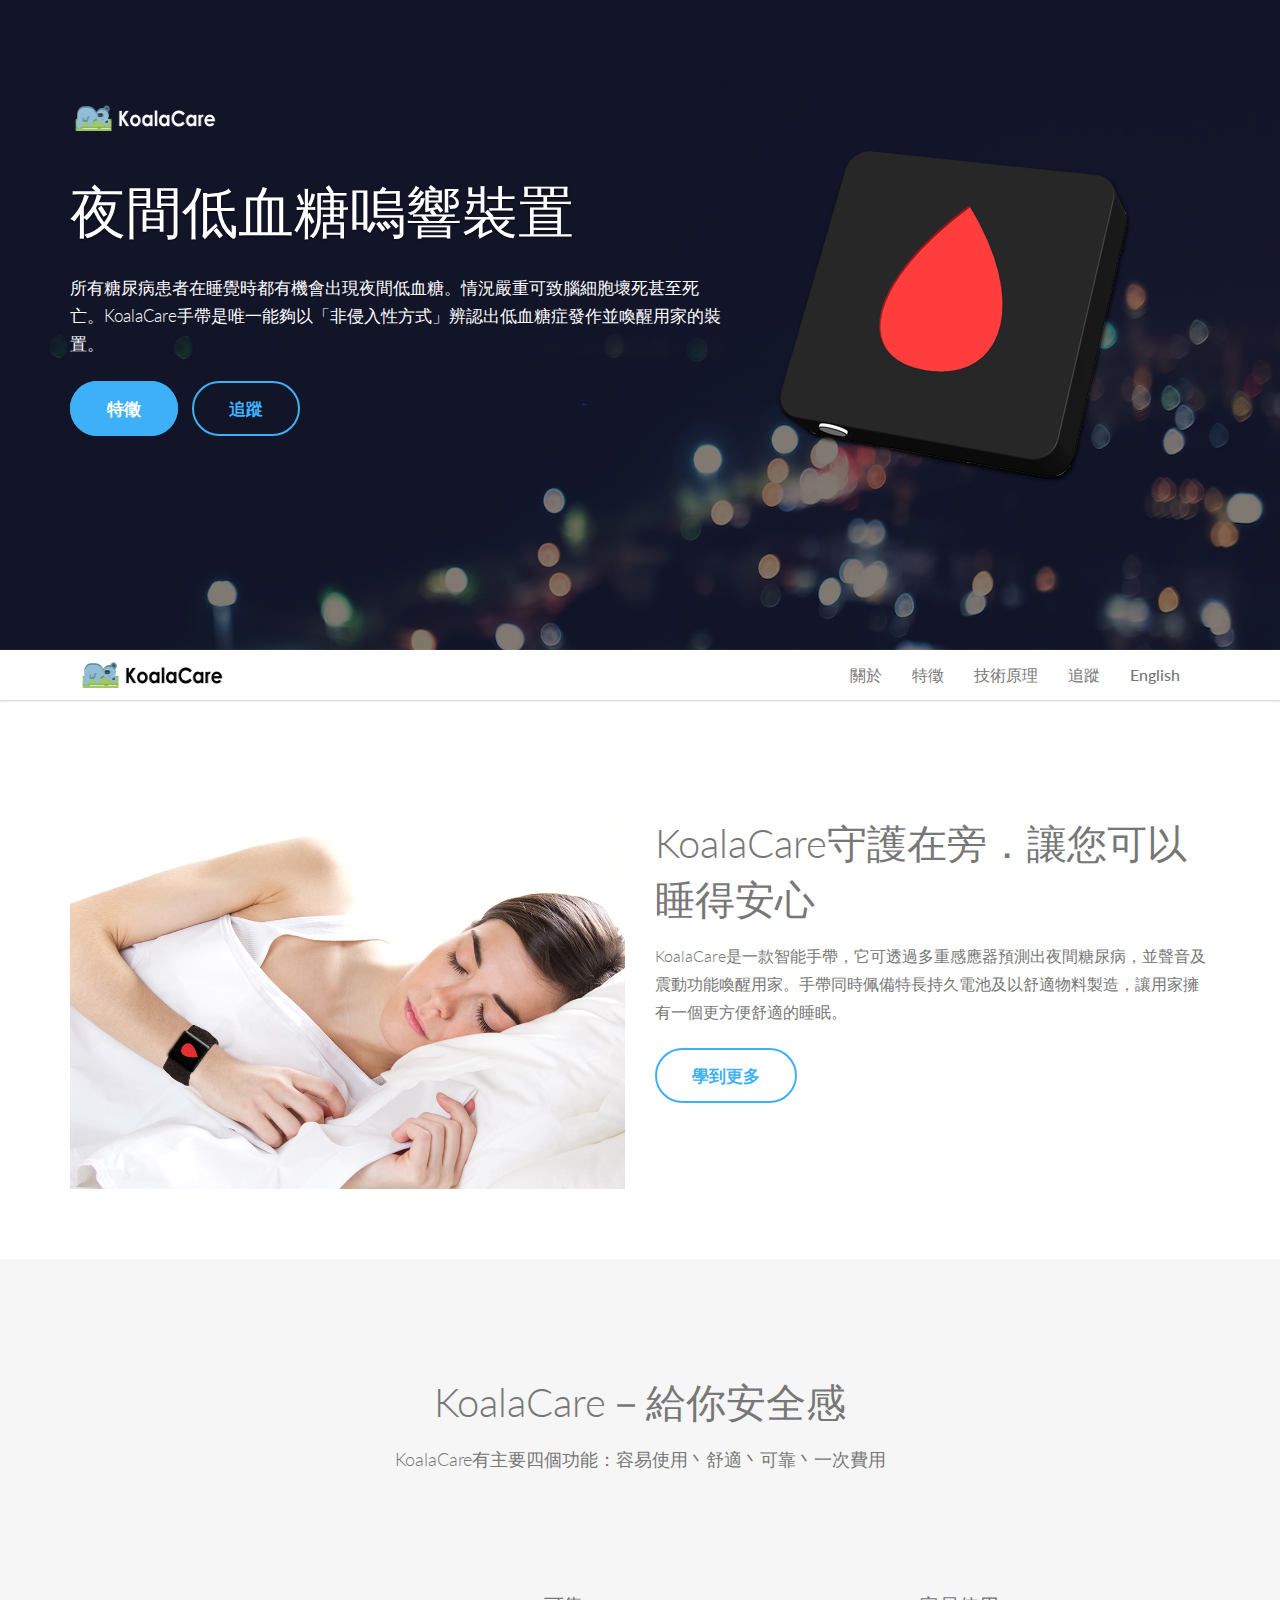
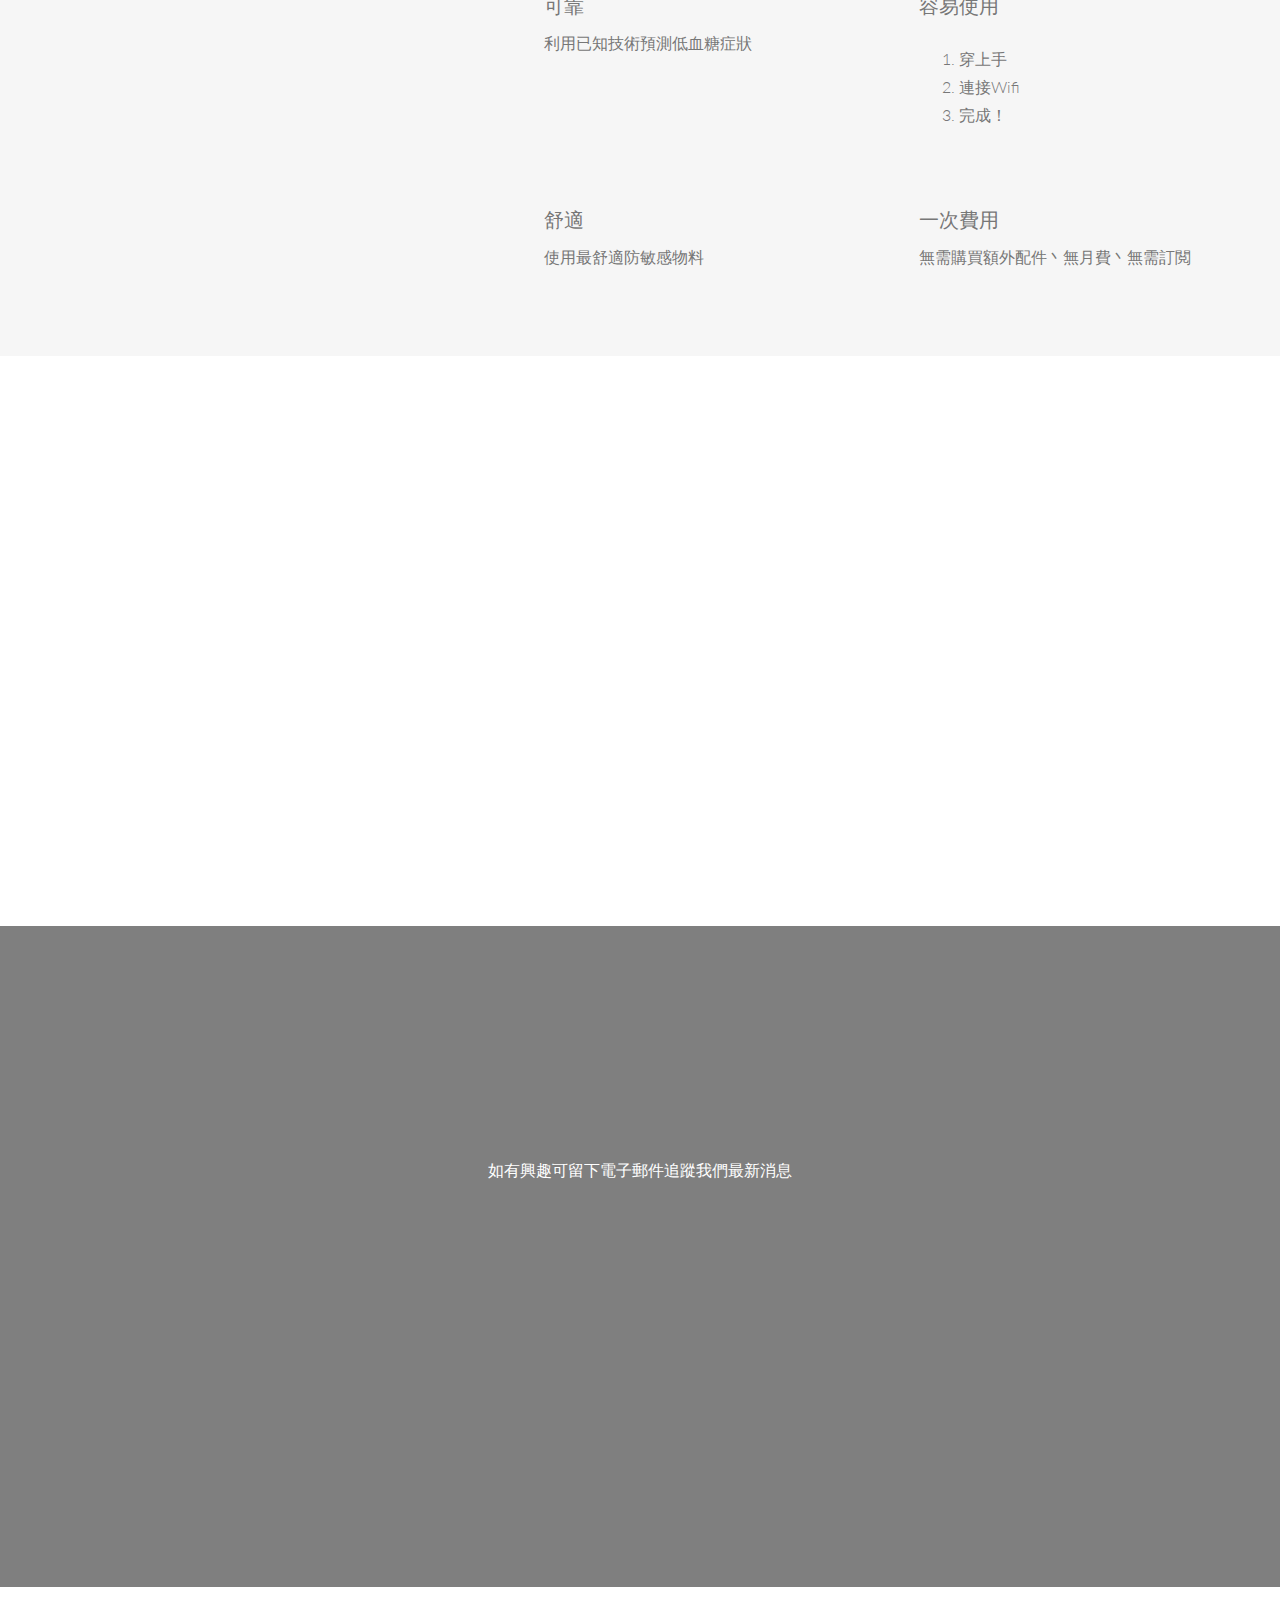
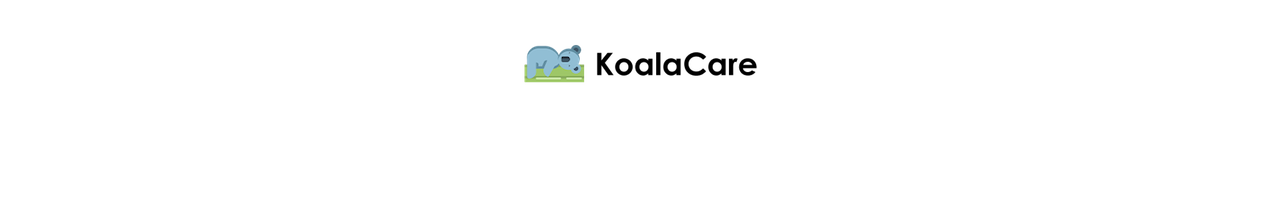
==== cn.html @ 5498463d "Add second pixel" ====
<!DOCTYPE html>
<html>
    <head>

        <!-- /.website title -->
        <title>KoalaCare | Wearable that detects night hypoglycemia</title>
        <meta name="viewport" content="width=device-width, initial-scale=1, maximum-scale=1, user-scalable=no">
        <meta http-equiv="Content-Type" content="text/html; charset=utf-8">
        <meta name="description" content="Wearable to detect nocturnal hypoglycemia">
        <meta name="keywords" content="Koalacare, diabetes, nocturnal, hypoglycemia">
        <meta name="author" content="Shivang Gupta">

        <!-- CSS Files -->
        <link href="css/bootstrap.min.css" rel="stylesheet" media="screen">
        <link href="css/font-awesome.min.css" rel="stylesheet">
        <link href="fonts/icon-7-stroke/css/pe-icon-7-stroke.css" rel="stylesheet">
        <link href="css/animate.css" rel="stylesheet" media="screen">
        <link href="css/owl.theme.css" rel="stylesheet">
        <link href="css/owl.carousel.css" rel="stylesheet">

        <!-- Colors -->
        <link href="css/css-app.css" rel="stylesheet" media="screen">
        <!-- <link href="css/css-app-green.css" rel="stylesheet" media="screen"> -->
        <!-- <link href="css/css-app-purple.css" rel="stylesheet" media="screen"> -->
        <!-- <link href="css/css-app-red.css" rel="stylesheet" media="screen"> -->
        <!-- <link href="css/css-app-orange.css" rel="stylesheet" media="screen"> -->
        <!-- <link href="css/css-app-yellow.css" rel="stylesheet" media="screen"> -->

        <!-- Google Fonts -->
        <link rel="stylesheet" href="https://fonts.googleapis.com/css?family=Lato:100,300,400,700,900,100italic,300italic,400italic,700italic,900italic" />

        <!-- Favicon -->
        <link rel="shortcut icon" href="/favicon.ico" type="image/x-icon">
        <link rel="icon" href="/favicon.ico" type="image/x-icon">

        <!-- Facebook Pixel Code -->
        <script>
        !function(f,b,e,v,n,t,s){if(f.fbq)return;n=f.fbq=function(){n.callMethod?
        n.callMethod.apply(n,arguments):n.queue.push(arguments)};if(!f._fbq)f._fbq=n;
        n.push=n;n.loaded=!0;n.version='2.0';n.queue=[];t=b.createElement(e);t.async=!0;
        t.src=v;s=b.getElementsByTagName(e)[0];s.parentNode.insertBefore(t,s)}(window,
        document,'script','https://connect.facebook.net/en_US/fbevents.js');
        fbq('init', '1870105369936877'); // Insert your pixel ID here.
        fbq('track', 'PageView');
        </script>
        <noscript><img height="1" width="1" style="display:none"
        src="https://www.facebook.com/tr?id=1870105369936877&ev=PageView&noscript=1"
        /></noscript>
        <!-- DO NOT MODIFY -->
        <!-- End Facebook Pixel Code -->
    </head>

    <body data-spy="scroll" data-target="#navbar-scroll">

        <!-- /.preloader -->
        <div id="preloader"></div>
        <div id="top"></div>

        <!-- /.parallax full screen background image -->
        <div class="fullscreen landing parallax" style="background-image:url('images/bg.jpg');" data-img-width="2000" data-img-height="1325" data-diff="100">

            <div class="overlay">
                <div class="container">
                    <div class="row">
                        <div class="col-md-7">

                            <!-- /.logo -->
                            <div class="logo wow fadeInDown"> <a href=""><img src="images/logo.png" alt="logo"></a></div>
                            <!-- /.main title -->
                            <h1 class="wow fadeInLeft">
                                夜間低血糖嗚響裝置
                            </h1>

                            <!-- /.header paragraph -->
                            <div class="landing-text wow fadeInLeft">
                                <p>所有糖尿病患者在睡覺時都有機會出現夜間低血糖。情況嚴重可致腦細胞壞死甚至死亡。KoalaCare手帶是唯一能夠以「非侵入性方式」辨認出低血糖症發作並喚醒用家的裝置。</p>
                            </div>				  

                            <!-- /.header button -->
                            <div class="head-btn wow fadeInLeft">
                                <a href="#feature" class="btn-primary">特徵</a>
                                <a href="#subscribe" class="btn-default" id="more-btn">追蹤</a>
                            </div>

                            <!-- /.phone option 
                            <div class="more wow fadeInLeft">
                                <p>Available for:
                                    <a href="#download" class="btn option"><i class="fa fa-apple"></i>iOS</a>
                                    <a href="#download" class="btn option"><i class="fa fa-android"></i>Android</a>
                                </p>
                            </div>		-->	  

                        </div> 

                        <!-- /.phone image -->
                        <div class="col-md-5">
                            <img src="images/mobile.png" alt="phone" class="header-phone img-responsive wow fadeInRight">
                        </div>
                    </div>
                </div> 
            </div> 
        </div>

        <!-- NAVIGATION -->
        <div id="menu" style="position:relative;">
            <nav class="navbar-wrapper navbar-default" role="navigation" style="z-index: 99999;">
                <div class="container" style="z-index: 99999;">
                    <div class="navbar-header">
                        <button type="button" class="navbar-toggle" data-toggle="collapse" data-target=".navbar-backyard">
                            <span class="sr-only">Toggle navigation</span>
                            <span class="icon-bar"></span>
                            <span class="icon-bar"></span>
                            <span class="icon-bar"></span>
                        </button>
                        <a class="navbar-brand site-name" href="#top"><img src="images/logo2.png" alt="logo"></a>
                        
                    </div>

                    <div id="navbar-scroll" class="collapse navbar-collapse navbar-backyard navbar-right">
                        <ul class="nav navbar-nav">
                            <li><a href="#intro">關於</a></li>
                            <li><a href="#feature">特徵</a></li>
                            <li><a href="#feature-2">技術原理</a></li>
                            <li><a href="#subscribe">追蹤</a></li>
                            <li><a href="index.html">English</a></li>
                        </ul>
                    </div>
                </div>
            </nav>
        </div>

        <!-- /.intro section -->
        <div id="intro">
            <div class="container">
                <div class="row">
                    <!-- /.intro image -->
                    <div class="col-md-6 intro-pic wow slideInLeft">
                        <img src="images/intro-image.jpg" alt="image" class="img-responsive">
                    </div>	

                    <!-- /.intro content -->
                    <div class="col-md-6 wow slideInRight">
                        <h2>KoalaCare守護在旁．讓您可以睡得安心</h2>
                        <p>KoalaCare是一款智能手帶，它可透過多重感應器預測出夜間糖尿病，並聲音及震動功能喚醒用家。手帶同時佩備特長持久電池及以舒適物料製造，讓用家擁有一個更方便舒適的睡眠。
                        </p>

                        <div class="btn-section"><a href="#feature" class="btn-default">學到更多</a></div>

                    </div>
                </div>			  
            </div>
        </div>

        <!-- /.feature section -->
        <div id="feature">
            <div class="container">
                <div class="row">
                    <div class="col-md-10 col-md-offset-1 col-sm-12 text-center feature-title">

                        <!-- /.feature title -->
                        <h2>KoalaCare－給你安全感</h2>
                        <p>KoalaCare有主要四個功能：容易使用丶舒適丶可靠丶一次費用</p>
                    </div>
                </div>
                <div class="row row-feat">
                    <div class="col-md-4 text-center">

                        <!-- /.feature image -->
                        <div class="feature-img">
                            <img src="images/feature-image.jpg" alt="image" class="img-responsive wow fadeInLeft">
                        </div>
                    </div>

                    <div class="col-md-8">

                        <!-- /.feature 1 -->
                        <div class="col-sm-6 feat-list">
                            <i class="fa fa-check-square-o  wow fadeInUp"></i>
                            <div class="inner">
                                <h4>可靠</h4>
                                <p>利用已知技術預測低血糖症狀
                                </p>
                            </div>
                        </div>

                        <!-- /.feature 2 -->
                        <div class="col-sm-6 feat-list">
                            <i class="fa fa-cloud-upload wow fadeInUp" data-wow-delay="0.2s"></i>
                            <div class="inner">
                                <h4>容易使用</h4>
                                <p><ol>
                                    <li>穿上手</li>
                                    <li>連接Wifi</li>
                                    <li>完成！</li>
                                </ol></p>
                            </div>
                        </div>

                        <!-- /.feature 3 -->
                        <div class="col-sm-6 feat-list">
                            <i class="fa fa-smile-o pe-va wow fadeInUp" data-wow-delay="0.4s"></i>
                            <div class="inner">
                                <h4>舒適</h4>
                                <p>使用最舒適防敏感物料</p>
                            </div>
                        </div>
                        

                        <!-- /.feature 4 -->
                        <div class="col-sm-6 feat-list">
                            <i class="fa fa-shopping-cart wow fadeInUp" data-wow-delay="0.6s"></i>
                            <div class="inner">
                                <h4>一次費用</h4>
                                <p>無需購買額外配件丶無月費丶無需訂閲</p>
                            </div>
                        </div>
                    </div>
                </div>
            </div>
        </div>

        <!-- /.feature 2 section -->
        <div id="feature-2">
            <div class="container">
                <div class="row">

                    <!-- /.feature content -->
                    <div class="col-md-6 wow fadeInLeft">
                        <h2><strong>技術原理</strong></h2><br/>
                        <div class="text-center">
                            <div class ="col-md-2 ">
                                <i class="fa fa-fire fa-3x wow fadeInUp" data-wow-delay="0.2s"></i>
                            </div>
                            <div class="col-md-1">
                                <i class="fa fa-plus fa-2x wow fadeInUp" data-wow-delay="0.2s"></i>
                            </div>
                            <div class ="col-md-2 ">
                                <i class="fa fa-heart fa-3x wow fadeInUp" data-wow-delay="0.2s"></i>
                            </div>
                            <div class="col-md-1">
                                <i class="fa fa-plus fa-2x wow fadeInUp" data-wow-delay="0.2s"></i>
                            </div>
                            <div class ="col-md-2 ">
                                <i class="fa fa-tint fa-3x wow fadeInUp" data-wow-delay="0.2s"></i>

                            </div>
                             <div class="col-md-1">
                                <i class="fa fa-arrow-right fa-2x wow fadeInUp" data-wow-delay="0.2s"></i>
                            </div>
                            <div class ="col-md-2 ">
                                <i class="fa fa-warning fa-3x wow fadeInUp" data-wow-delay="0.2s"></i>
                                <br/><br/>
                            </div>
                            <br/>
                        </div>
                        <br/>
                        <p>
                           <br/> 手帶利用多重感應器測量心跳速率丶體溫丶流汗。然後透過系統分析斷定低血糖症狀。若判斷有低血糖情況，手帶會啟動內置音效及震動功能喚醒用家補充足夠糖分，以避免做成不可逆轉的傷害。
                        </p>
                        <p>                           
                            我們團隊正在與執業合資格醫生合作提高命中率及確保<span class ="highlight">KoalaCare</span>合乎醫療標準。
                        </p>
                        
                        <!-- <div class="btn-section"><a href="#download" class="btn-default">Download Now</a></div> -->

                    </div>

                    <!-- /.feature image -->
                    <div class="col-md-6 feature-2-pic wow fadeInRight">
                        <img src="images/feature2-image.jpg" alt="image" class="img-responsive">
                    </div>				  
                </div>			  

            </div>
        </div>

        <!-- /.screenshot section -->
<!--         <div id="screenshot">
            <div class="container">
                <div class="text-center">
                    <h2 class="wow fadeInLeft">SCREENSHOTS</h2>
                    <div class="title-line wow fadeInRight"></div>
                </div>
                <div class="row screenshots">

                    <div id="screenshots" class="owl-carousel">

                        
                        <div class="screen wow fadeInUp">
                            <a href="images/screenshot.jpg" data-toggle="lightbox"><img src="images/screenshot1.jpg" alt="Screenshot"></a>
                        </div>

                        <div class="screen wow fadeInUp" data-wow-delay="0.1s">
                            <a href="images/screenshot.jpg" data-toggle="lightbox"><img src="images/screenshot2.jpg" alt="Screenshot"></a>
                        </div>

                        <div class="screen wow fadeInUp" data-wow-delay="0.2s">
                            <a href="images/screenshot.jpg" data-toggle="lightbox"><img src="images/screenshot3.jpg" alt="Screenshot"></a>
                        </div>

                        <div class="screen wow fadeInUp" data-wow-delay="0.3s">
                            <a href="images/screenshot.jpg" data-toggle="lightbox"><img src="images/screenshot4.jpg" alt="Screenshot"></a>
                        </div>

                        <div class="screen wow fadeInUp" data-wow-delay="0.4s">
                            <a href="images/screenshot.jpg" data-toggle="lightbox"><img src="images/screenshot1.jpg" alt="Screenshot"></a>
                        </div>

                        <div class="screen wow fadeInUp" data-wow-delay="0.5s">
                            <a href="images/screenshot.jpg" data-toggle="lightbox"><img src="images/screenshot2.jpg" alt="Screenshot"></a>
                        </div>			

                        <div class="screen wow fadeInUp" data-wow-delay="0.6s">
                            <a href="images/screenshot.jpg" data-toggle="lightbox"><img src="images/screenshot3.jpg" alt="Screenshot"></a>
                        </div>

                        <div class="screen wow fadeInUp" data-wow-delay="0.7s">
                            <a href="images/screenshot.jpg" data-toggle="lightbox"><img src="images/screenshot4.jpg" alt="Screenshot"></a>
                        </div>
                    </div>
                </div>
            </div>
        </div> -->

         <!-- /.subscribe section -->
        <div id="subscribe">
            <div class="subscribe fullscreen parallax" style="background-image:url('images/bg.jpg');" data-img-width="1920" data-img-height="1281" data-diff="100">
                <div class="overlay">
                    <div class="container">

                        <!-- /.mail icon -->
                        <div class="col-md-4 col-md-offset-4 text-center">
                            <i class="pe-7s-mail pe-va letter wow fadeInUp"></i>
                        </div>
                        <div class="col-md-8 col-md-offset-2 text-center">
                            <p>如有興趣可留下電子郵件追蹤我們最新消息</p>

                            <!-- /.subscribe form -->
                            <div class="subscribe-form wow fadeInUp">
                                <form class="news-letter mailchimp" action="https://github.us15.list-manage.com/subscribe/post" role="form" method="POST">
                                    <input type="hidden" name="u" value="f20eaf1b49f80464d2be01981">
                                    <input type="hidden" name="id" value="df3f71e5dd">
                                    <input class="form-control" type="email" name="MERGE0" placeholder="電子郵件" required="">
                                    <button type="submit" class="subscribe-btn btn" id="sub-button">追蹤</button>
                                </form>
                                <p style="font-weight:bolder;">**我們跟你一樣討厭垃圾郵件，所以我們答應不會亂發郵件。</p>
                            </div>   
                            

                        </div>

                    </div>  
                </div>
            </div>
        </div>

        <!-- /.client section -->
        <!-- <div id="client"> 
            <div class="container">
                <div class="row">
                    <div class="col-sm-12 text-center">
                        <img alt="client" src="images/client1.png" class="wow fadeInUp">
                        <img alt="client" src="images/client2.png" class="wow fadeInUp" data-wow-delay="0.2s">
                        <img alt="client" src="images/client3.png" class="wow fadeInUp" data-wow-delay="0.4s">
                        <img alt="client" src="images/client4.png" class="wow fadeInUp" data-wow-delay="0.6s">
                    </div>
                </div>
            </div>	
        </div> -->

        <!-- /.testimonial section -->
        <!-- <div id="testi">
            <div class="container">
                <div class="text-center">
                    <h2 class="wow fadeInLeft">TESTIMONIALS</h2>
                    <div class="title-line wow fadeInRight"></div>
                </div>
                <div class="row">
                    <div class="col-sm-10 col-sm-offset-1">	
                        <div id="owl-testi" class="owl-carousel owl-theme wow fadeInUp"> -->

                            <!-- /.testimonial 1 -->
                            <!-- <div class="testi-item">
                                <div class="client-pic text-center"> -->

                                    <!-- /.client photo -->
                                   <!--  <img src="images/testi1.jpg" alt="client">
                                </div>
                                <div class="box"> -->

                                    <!-- /.testimonial content -->
                                    <!-- <p class="message text-center">"We are very happy and satisfied with Backyard service. Our account manager is efficient and very knowledgeable. It was able to create a vast fan base within very short period of time. We would highly recommend Backyard App to anyone."</p>
                                </div>
                                <div class="client-info text-center">

                                    
                                    Jennifer Lopez, <span class="company">Microsoft</span>	
                                </div>
                            </div>	 -->	

                           		

               <!--          </div>
                    </div>	
                </div>	
            </div>
        </div>  -->

        <!-- /.download section -->
       <!--  <div id="download">
            <div class="action fullscreen parallax" style="background-image:url('images/bg.jpg');" data-img-width="2000" data-img-height="1334" data-diff="100">
                <div class="overlay">
                    <div class="container">
                        <div class="row">
                            <div class="col-md-8 col-md-offset-2 col-sm-12 text-center">
                                <h2 class="wow fadeInLeft">Would like to know more?</h2>
                                <p class="download-text wow fadeInRight">We'll research the market, identify the right target audience, analyze competitors and avoid users churn to increase retention. Download now for free and join with thousands happy clients.</p>

                               
                                <ul class="download-store">
                                    <li class="appstorebutton iphone wow fadeInUp">
                                        <a href="#"><i class="fa fa-apple"></i><p><small>Available on the</small></br>App Store</p></a>
                                    </li>
                                    <li class="appstorebutton android wow fadeInUp" data-wow-delay="0.2s">
                                        <a href="#"><i class="fa fa-android"></i><p><small>Available on the</small></br>Play Store</p></a>
                                    </li>	
                                </ul>
                            </div>					
                        </div>
                    </div>
                </div>
            </div>
        </div> -->

        <!-- /.footer -->
        <footer id="footer">
            <div class="container">
                <div class="col-sm-4 col-sm-offset-4">
                    <!-- /.social links 
                    <div class="social text-center">
                        <ul>
                            <li><a class="wow fadeInUp" href="https://twitter.com/"><i class="fa fa-twitter"></i></a></li>
                            <li><a class="wow fadeInUp" href="https://www.facebook.com/" data-wow-delay="0.2s"><i class="fa fa-facebook"></i></a></li>
                            <li><a class="wow fadeInUp" href="https://plus.google.com/" data-wow-delay="0.4s"><i class="fa fa-google-plus"></i></a></li>
                            <li><a class="wow fadeInUp" href="https://instagram.com/" data-wow-delay="0.6s"><i class="fa fa-instagram"></i></a></li>
                        </ul>
                    </div>	-->
                    <center><img src="images/logo3.png" alt="logo"><br/></center>
                    <div class="text-center wow fadeInUp" style="font-size: 14px;">Copyright &#9400; KoalaCare 2017 <br> 模板由  <a href="http://bootstrapthemes.co/" target="_blank">BootstrapThemes</a> <!-- <br/>Icons by <a href="http://www.flaticon.com">Freepik at Flaticon</a></div> -->
                    <a href="#" class="scrollToTop"><i class="pe-7s-up-arrow pe-va"></i></a>
                </div>	
            </div>	
        </footer>

        <!-- /.javascript files -->
        <script src="js/jquery.js"></script>
        <script src="js/bootstrap.min.js"></script>
        <script src="js/custom.js"></script>
        <script src="js/jquery.sticky.js"></script>
        <script src="js/wow.min.js"></script>
        <script src="js/owl.carousel.min.js"></script>
        <script src="js/ekko-lightbox-min.js"></script>
        <script type="text/javascript">
            $( document ).delegate( '*[data-toggle="lightbox"]', 'click', function ( event ) {
                event.preventDefault();
                $( this ).ekkoLightbox();
            } );
        </script>
        <script>
            new WOW().init();
        </script>

        <!-- Facebook Pixel Code -->
        <script type="text/javascript">
            $( '#sub-button' ).one("click", function() {
                fbq('track', 'Lead');
            });
        </script>
        <script type="text/javascript">
            $( '#more-btn' ).one("click", function() {
                fbq('track', 'AddToWishlist');
            });
        </script>
    </body>
</html>
---- fonts/icon-7-stroke/css/pe-icon-7-stroke.css ----
@font-face {
	font-family: 'Pe-icon-7-stroke';
	src:url('../fonts/Pe-icon-7-stroke.eot?-2irksn');
	src:url('../fonts/Pe-icon-7-stroke.eot?#iefix-2irksn') format('embedded-opentype'),
		url('../fonts/Pe-icon-7-stroke.woff?-2irksn') format('woff'),
		url('../fonts/Pe-icon-7-stroke.ttf?-2irksn') format('truetype'),
		url('../fonts/Pe-icon-7-stroke.svg?-2irksn#Pe-icon-7-stroke') format('svg');
	font-weight: normal;
	font-style: normal;
}

[class^="pe-7s-"], [class*=" pe-7s-"] {
	display: inline-block;
	font-family: 'Pe-icon-7-stroke';
	speak: none;
	font-style: normal;
	font-weight: normal;
	font-variant: normal;
	text-transform: none;
	line-height: 1;

	/* Better Font Rendering =========== */
	-webkit-font-smoothing: antialiased;
	-moz-osx-font-smoothing: grayscale;
}

.pe-7s-cloud-upload:before {
	content: "\e68a";
}
.pe-7s-cash:before {
	content: "\e68c";
}
.pe-7s-close:before {
	content: "\e680";
}
.pe-7s-bluetooth:before {
	content: "\e68d";
}
.pe-7s-cloud-download:before {
	content: "\e68b";
}
.pe-7s-way:before {
	content: "\e68e";
}
.pe-7s-close-circle:before {
	content: "\e681";
}
.pe-7s-id:before {
	content: "\e68f";
}
.pe-7s-angle-up:before {
	content: "\e682";
}
.pe-7s-wristwatch:before {
	content: "\e690";
}
.pe-7s-angle-up-circle:before {
	content: "\e683";
}
.pe-7s-world:before {
	content: "\e691";
}
.pe-7s-angle-right:before {
	content: "\e684";
}
.pe-7s-volume:before {
	content: "\e692";
}
.pe-7s-angle-right-circle:before {
	content: "\e685";
}
.pe-7s-users:before {
	content: "\e693";
}
.pe-7s-angle-left:before {
	content: "\e686";
}
.pe-7s-user-female:before {
	content: "\e694";
}
.pe-7s-angle-left-circle:before {
	content: "\e687";
}
.pe-7s-up-arrow:before {
	content: "\e695";
}
.pe-7s-angle-down:before {
	content: "\e688";
}
.pe-7s-switch:before {
	content: "\e696";
}
.pe-7s-angle-down-circle:before {
	content: "\e689";
}
.pe-7s-scissors:before {
	content: "\e697";
}
.pe-7s-wallet:before {
	content: "\e600";
}
.pe-7s-safe:before {
	content: "\e698";
}
.pe-7s-volume2:before {
	content: "\e601";
}
.pe-7s-volume1:before {
	content: "\e602";
}
.pe-7s-voicemail:before {
	content: "\e603";
}
.pe-7s-video:before {
	content: "\e604";
}
.pe-7s-user:before {
	content: "\e605";
}
.pe-7s-upload:before {
	content: "\e606";
}
.pe-7s-unlock:before {
	content: "\e607";
}
.pe-7s-umbrella:before {
	content: "\e608";
}
.pe-7s-trash:before {
	content: "\e609";
}
.pe-7s-tools:before {
	content: "\e60a";
}
.pe-7s-timer:before {
	content: "\e60b";
}
.pe-7s-ticket:before {
	content: "\e60c";
}
.pe-7s-target:before {
	content: "\e60d";
}
.pe-7s-sun:before {
	content: "\e60e";
}
.pe-7s-study:before {
	content: "\e60f";
}
.pe-7s-stopwatch:before {
	content: "\e610";
}
.pe-7s-star:before {
	content: "\e611";
}
.pe-7s-speaker:before {
	content: "\e612";
}
.pe-7s-signal:before {
	content: "\e613";
}
.pe-7s-shuffle:before {
	content: "\e614";
}
.pe-7s-shopbag:before {
	content: "\e615";
}
.pe-7s-share:before {
	content: "\e616";
}
.pe-7s-server:before {
	content: "\e617";
}
.pe-7s-search:before {
	content: "\e618";
}
.pe-7s-film:before {
	content: "\e6a5";
}
.pe-7s-science:before {
	content: "\e619";
}
.pe-7s-disk:before {
	content: "\e6a6";
}
.pe-7s-ribbon:before {
	content: "\e61a";
}
.pe-7s-repeat:before {
	content: "\e61b";
}
.pe-7s-refresh:before {
	content: "\e61c";
}
.pe-7s-add-user:before {
	content: "\e6a9";
}
.pe-7s-refresh-cloud:before {
	content: "\e61d";
}
.pe-7s-paperclip:before {
	content: "\e69c";
}
.pe-7s-radio:before {
	content: "\e61e";
}
.pe-7s-note2:before {
	content: "\e69d";
}
.pe-7s-print:before {
	content: "\e61f";
}
.pe-7s-network:before {
	content: "\e69e";
}
.pe-7s-prev:before {
	content: "\e620";
}
.pe-7s-mute:before {
	content: "\e69f";
}
.pe-7s-power:before {
	content: "\e621";
}
.pe-7s-medal:before {
	content: "\e6a0";
}
.pe-7s-portfolio:before {
	content: "\e622";
}
.pe-7s-like2:before {
	content: "\e6a1";
}
.pe-7s-plus:before {
	content: "\e623";
}
.pe-7s-left-arrow:before {
	content: "\e6a2";
}
.pe-7s-play:before {
	content: "\e624";
}
.pe-7s-key:before {
	content: "\e6a3";
}
.pe-7s-plane:before {
	content: "\e625";
}
.pe-7s-joy:before {
	content: "\e6a4";
}
.pe-7s-photo-gallery:before {
	content: "\e626";
}
.pe-7s-pin:before {
	content: "\e69b";
}
.pe-7s-phone:before {
	content: "\e627";
}
.pe-7s-plug:before {
	content: "\e69a";
}
.pe-7s-pen:before {
	content: "\e628";
}
.pe-7s-right-arrow:before {
	content: "\e699";
}
.pe-7s-paper-plane:before {
	content: "\e629";
}
.pe-7s-delete-user:before {
	content: "\e6a7";
}
.pe-7s-paint:before {
	content: "\e62a";
}
.pe-7s-bottom-arrow:before {
	content: "\e6a8";
}
.pe-7s-notebook:before {
	content: "\e62b";
}
.pe-7s-note:before {
	content: "\e62c";
}
.pe-7s-next:before {
	content: "\e62d";
}
.pe-7s-news-paper:before {
	content: "\e62e";
}
.pe-7s-musiclist:before {
	content: "\e62f";
}
.pe-7s-music:before {
	content: "\e630";
}
.pe-7s-mouse:before {
	content: "\e631";
}
.pe-7s-more:before {
	content: "\e632";
}
.pe-7s-moon:before {
	content: "\e633";
}
.pe-7s-monitor:before {
	content: "\e634";
}
.pe-7s-micro:before {
	content: "\e635";
}
.pe-7s-menu:before {
	content: "\e636";
}
.pe-7s-map:before {
	content: "\e637";
}
.pe-7s-map-marker:before {
	content: "\e638";
}
.pe-7s-mail:before {
	content: "\e639";
}
.pe-7s-mail-open:before {
	content: "\e63a";
}
.pe-7s-mail-open-file:before {
	content: "\e63b";
}
.pe-7s-magnet:before {
	content: "\e63c";
}
.pe-7s-loop:before {
	content: "\e63d";
}
.pe-7s-look:before {
	content: "\e63e";
}
.pe-7s-lock:before {
	content: "\e63f";
}
.pe-7s-lintern:before {
	content: "\e640";
}
.pe-7s-link:before {
	content: "\e641";
}
.pe-7s-like:before {
	content: "\e642";
}
.pe-7s-light:before {
	content: "\e643";
}
.pe-7s-less:before {
	content: "\e644";
}
.pe-7s-keypad:before {
	content: "\e645";
}
.pe-7s-junk:before {
	content: "\e646";
}
.pe-7s-info:before {
	content: "\e647";
}
.pe-7s-home:before {
	content: "\e648";
}
.pe-7s-help2:before {
	content: "\e649";
}
.pe-7s-help1:before {
	content: "\e64a";
}
.pe-7s-graph3:before {
	content: "\e64b";
}
.pe-7s-graph2:before {
	content: "\e64c";
}
.pe-7s-graph1:before {
	content: "\e64d";
}
.pe-7s-graph:before {
	content: "\e64e";
}
.pe-7s-global:before {
	content: "\e64f";
}
.pe-7s-gleam:before {
	content: "\e650";
}
.pe-7s-glasses:before {
	content: "\e651";
}
.pe-7s-gift:before {
	content: "\e652";
}
.pe-7s-folder:before {
	content: "\e653";
}
.pe-7s-flag:before {
	content: "\e654";
}
.pe-7s-filter:before {
	content: "\e655";
}
.pe-7s-file:before {
	content: "\e656";
}
.pe-7s-expand1:before {
	content: "\e657";
}
.pe-7s-exapnd2:before {
	content: "\e658";
}
.pe-7s-edit:before {
	content: "\e659";
}
.pe-7s-drop:before {
	content: "\e65a";
}
.pe-7s-drawer:before {
	content: "\e65b";
}
.pe-7s-download:before {
	content: "\e65c";
}
.pe-7s-display2:before {
	content: "\e65d";
}
.pe-7s-display1:before {
	content: "\e65e";
}
.pe-7s-diskette:before {
	content: "\e65f";
}
.pe-7s-date:before {
	content: "\e660";
}
.pe-7s-cup:before {
	content: "\e661";
}
.pe-7s-culture:before {
	content: "\e662";
}
.pe-7s-crop:before {
	content: "\e663";
}
.pe-7s-credit:before {
	content: "\e664";
}
.pe-7s-copy-file:before {
	content: "\e665";
}
.pe-7s-config:before {
	content: "\e666";
}
.pe-7s-compass:before {
	content: "\e667";
}
.pe-7s-comment:before {
	content: "\e668";
}
.pe-7s-coffee:before {
	content: "\e669";
}
.pe-7s-cloud:before {
	content: "\e66a";
}
.pe-7s-clock:before {
	content: "\e66b";
}
.pe-7s-check:before {
	content: "\e66c";
}
.pe-7s-chat:before {
	content: "\e66d";
}
.pe-7s-cart:before {
	content: "\e66e";
}
.pe-7s-camera:before {
	content: "\e66f";
}
.pe-7s-call:before {
	content: "\e670";
}
.pe-7s-calculator:before {
	content: "\e671";
}
.pe-7s-browser:before {
	content: "\e672";
}
.pe-7s-box2:before {
	content: "\e673";
}
.pe-7s-box1:before {
	content: "\e674";
}
.pe-7s-bookmarks:before {
	content: "\e675";
}
.pe-7s-bicycle:before {
	content: "\e676";
}
.pe-7s-bell:before {
	content: "\e677";
}
.pe-7s-battery:before {
	content: "\e678";
}
.pe-7s-ball:before {
	content: "\e679";
}
.pe-7s-back:before {
	content: "\e67a";
}
.pe-7s-attention:before {
	content: "\e67b";
}
.pe-7s-anchor:before {
	content: "\e67c";
}
.pe-7s-albums:before {
	content: "\e67d";
}
.pe-7s-alarm:before {
	content: "\e67e";
}
.pe-7s-airplay:before {
	content: "\e67f";
}
---- css/css-app.css ----
/**
* Backyard
* Landing Page Template
* Author: MoxDesign - http://www.moxdesign.com
**/

html, body {
	width: 100%;
	overflow-x: hidden;
}
body {
	height:100%;
	font-family: "Lato", "Serif";
	font-weight: 300;
	padding:0;
	margin:0;
	font-size:16px;
	line-height: 28px;
	color: #777; 
	background: #fff;
	overflow-x:hidden;
	position: relative;
}
h1 { font-size: 3em; line-height:1.2em; margin:0 0 .8em; }
h2 { font-size: 1.8em; line-height:1.4em; margin:0 0 .8em;  }
h3 { font-size: 1.4em; line-height:1.4em; }
h4 { font-size: 1.25em; line-height:1.4em;}
h5 { font-size: 1.1em; line-height:1.4em; }
h6 { font-size: 1em; line-height:1.2em; }

h1 a, h2 a, h3 a, h4 a, h5 a, h6 a {
	text-decoration: none
}	 
p { 
	padding:0 0 1em;
	margin:0;
}
a {
	color: #3eb0f7;
	outline: 0;
	font-weight: bold;
	-webkit-transition: all .8s ease;
	transition: all .8s ease;
} 
a:hover {
	text-decoration: none;
	color: #1f2222;
	-webkit-transition: all .8s ease;
	transition: all .8s ease;
}
.highlight {
	color: #3eb0f7;
}
#preloader { 
	position: fixed; 
	left: 0; 
	top: 0; 
	z-index: 999; 
	width: 100%; 
	height: 100%; 
	overflow: visible; 
	background: #fff url(../images/loading.gif) no-repeat center center;
}
.fullscreen {
    width:100%;
    min-height:100%;
	background-repeat:no-repeat;
    background-position:50% 50%;
    background-position:50% 50%\9 !important;
}
.overlay {
    background-color: rgba(0, 0, 0, 0.5);
    position: relative;
    width: 100%;
    height: 100%;
    display: block;
}
#menu {
	z-index: 999;
}
.navbar-default {
	background: rgba(255, 255, 255, 0.95);
	box-shadow: 0px 0.5px 2px #cecece;
}
.navbar-default .navbar-brand {
    padding: 7px;
}
.navbar-default .navbar-nav > li > a {
    color: #777;
	font-weight: 500;
}
.navbar-default .navbar-nav > li > a:hover,
.navbar-default .navbar-nav > li > a:focus {
    color: #3eb0f7;
}
.navbar-default .navbar-nav > .active > a, 
.navbar-default .navbar-nav > .active > a:hover, 
.navbar-default .navbar-nav > .active > a:focus {
	background: transparent;
    color: #3eb0f7;
}
.btn-default {
	font-size: 17px;
	margin: 30px 0 10px;
	margin-right: 10px;
	line-height: 20px;
	padding: 15px 35px;
	height: 50px;
	border: 2px solid #3eb0f7;
	background: transparent;
	transition: all 0.4s;
	color: #3eb0f7;
	border-radius: 100px;
}
.btn-default:hover, .btn-default:focus, .btn-default:active, .btn-default.active, .open > .dropdown-toggle.btn-default {
	border: 2px solid #3eb0f7;
	background: #3eb0f7;
	color: white;
}
.btn-primary {
	font-size: 17px;
	margin: 30px 0 10px;
	margin-right: 10px;
	line-height: 20px;
	padding: 15px 35px;
	height: 50px;
	border: 2px solid #3eb0f7;
	background: #3eb0f7;
	transition: all 0.4s;
	color: white;
	border-radius: 100px;
}
.btn-primary:hover, .btn-primary:focus, .btn-primary:active, .btn-primary.active, .open > .dropdown-toggle.btn-primary {
	border: 2px solid #3eb0f7;
	background: transparent;
	color: #3eb0f7;
}
.btn-secondary {
	font-size: 20px;
	font-weight: 300;
	line-height: 20px;
	padding: 20px 50px;
	height: 65px;
	border: none;
	background: #3eb0f7;
	transition: all 0.4s;
	color: white;
	border-radius: 4px;
}
.btn-secondary:hover, .btn-secondary:focus, .btn-secondary:active, .btn-secondary.active, .open > .dropdown-toggle.btn-secondary {
	background: #1f96e0;
	color: white
}
.site-name img{
	width: 150px; 
	height: 37px
}
.logo {
	margin: 100px 0 40px 0;
}
.logo img{
	width: 150px; 
	height: 37px
}
.landing h1{
	font-size: 56px;
	font-weight: 300;
	color: #fff;
	margin: 30px 0 30px 0;
	text-shadow: 0 1px 2px rgba(0, 0, 0, .6);
}
.landing p {
	color: #fff;
}
.landing-text {
	margin-bottom: 20px;
}
.landing-text p {
	font-size: 17px !important; 
}
.more {
	margin-bottom: 100px;
}
.more p {
	font-size: 17px;
}
.head-btn {
	margin-bottom: 40px;
}
.option {
	text-transform: uppercase;
	padding: 5px;
	min-width: 80px;
	margin-right: 5px;
	transition: all 0.4s;
	font-size: 14px;
	color: #fff;
}
.option .fa {
	font-size: 16px;
	margin-right: 10px;
}
.option:hover {
	color: #3eb0f7;
}
.header-phone {
	margin: 50px 0 100px;
}
#intro {
	padding: 100px 0 70px;
}
#intro h2 {
	font-size: 40px;
	font-weight: 300;
	margin: 15px 0 15px 0;
}
.intro-pic {
	margin-top: 20px;
}
.btn-section {
	padding-top: 20px;
}
#feature {
	padding-top: 100px;
	background: #f6f6f6;
}
#feature h2 {
	margin: 15px 0 15px 0;
	font-size: 40px;
	font-weight: 300;
}
#feature .feature-title p {
	font-size: 18px;
}
.row-feat {
	padding-top: 50px;
}
.feat-list {
	margin-top: 40px;
}
.feat-list i {
	font-size: 48px;
	float: left;
	width: 20%;
	color: #555;
	height: 100%;
	position: relative;
	opacity: 0.6;
	-webkit-transition: all .8s ease;
	transition: all .8s ease;
}
.feat-list:hover i {
	color: #3eb0f7;
	-webkit-transition: all .8s ease;
	transition: all .8s ease;
}
#feature .inner {
	float: left;
	display: inline-block;
	width: 80%;
}
#feature-2 {
	padding: 100px 0 100px;
}
#feature-2 h2 {
	font-size: 40px;
	font-weight: 300;
	margin: 15px 0 15px 0;
}
.feature-2-pic {
	margin-top: 20px;
}
.subscribe {
	color: #fff;
}
.letter {
	margin-top: 100px;
	width: 100px;
	height: 100px;
	line-height: 100px;
	font-size: 50px;
	color: #3eb0f7;
	border-radius: 50%;
	border: solid 1px #3eb0f7;
}
.subscribe p {
	margin: 30px auto 30px;
}
.subscribe-form {
	max-width: 400px;
	margin: 50px auto 150px;
	text-align: center;
	overflow: hidden;
}
.subscribe-form form {
	position: relative;
}
.subscribe-form input {
	max-width: 85%;
	position: relative;
	padding: 5px 25px;
}
.subscribe-form .form-control {
	border-radius: 4px 0 0 4px;
	border: none;
	background-color: rgba(255, 255, 255, 0.6);
	color: #333;
	font-size: 1.2em;
	height: 55px;
}
.subscribe-form button {
	border-radius: 0 4px 4px 0;
	background-color: #3eb0f7;
	color: #ffffff;
	font-size: 1em;
	line-height: 52px;
	position: absolute;
	top: 0px;
	right: 0px;
	padding: 0 30px;
	margin: 0;
	-webkit-transition: all .8s ease;
	transition: all .8s ease;
}
.subscribe-form .btn {
	height: 55px;
}
.subscribe-form .btn:hover {
	background-color: #1f96e0;
	color: #fff;
	-webkit-transition: all .8s ease;
	transition: all .8s ease;
}
.subscribe-form .form-control::-webkit-input-placeholder {
	color: #333;
}
.subscribe-form .form-control:-moz-placeholder { 
	color: #333;  
}
.subscribe-form .form-control::-moz-placeholder { 
	color: #333;  
}
.subscribe-form .form-control:-ms-input-placeholder {  
	color: #333;  
}
#screenshot {
	padding-top: 100px;
}
.title-line {
    width: 100px;
    height: 3px;
    margin: 0 auto;
    background: #3eb0f7;
}
.screenshots {
    padding-top: 50px;
    padding-bottom: 100px;
}
.screenshots .screen {
    background: #FFFFFF;
    padding: 10px;
    margin: 13px;
    display: block;
}
.screenshots .screen img {
    width: 100%;
	border-radius: 4px;
	border: solid 3px #dadada;
	-webkit-transition: all .8s ease;
	transition: all .8s ease;
}
.screenshots .screen img:hover {
	border: solid 3px #3eb0f7;
	-webkit-transition: all .8s ease;
	transition: all .8s ease;
}
.modal-backdrop.in {
    background-color: #000;
}
.ekko-lightbox .modal-content {
	-webkit-box-shadow: none;
	-moz-box-shadow: none;
	box-shadow: none;
	-webkit-border-radius: 0;
	-moz-border-radius: 0;
	border-radius: 0;
	border: none;
	background-color: transparent;
}
.ekko-lightbox .modal-header {
	border: 0;
	padding-left: 0;
	padding-right: 0;
}
.ekko-lightbox .modal-header .close {
	-webkit-opacity: 0.7;
	-moz-opacity: 0.7;
	opacity: 0.7;
	color: #fff;
	text-shadow: 0;
	font-weight: 100;
	margin-top: 5px;
}
.ekko-lightbox .modal-header .close:hover {
	-webkit-opacity: 1;
	-moz-opacity: 1;
	opacity: 1;
}
.ekko-lightbox .modal-header h4.modal-title {
	font-weight: 100;
	color: #fff;
	padding: 0;
}
.ekko-lightbox .modal-body {
	padding: 0;
}
.ekko-lightbox .modal-footer {
	-webkit-opacity: 0.9;
	-moz-opacity: 0.9;
	opacity: 0.9;
	border: 0;
	color: #fff;
	font-weight: 100;
	padding: 0;
}
.ekko-lightbox-nav-overlay a {
	-webkit-opacity: 0.9;
	-moz-opacity: 0.9;
	opacity: 0.9;
	text-shadow: none;
}
#client {
	background: #f6f6f6;
	padding: 70px 0 70px;
}
#client img {
	max-height: 50px;
	margin: 0 20px;
	opacity: 1;
	transition: all 0.3s ease;
	-webkit-transition: all 0.3s ease;
	-moz-transition: all 0.3s ease;
}
#client img:hover {
	opacity: 0.7;
	transition: all 0.3s ease;
	-webkit-transition: all 0.3s ease;
	-moz-transition: all 0.3s ease;
}
#testi {
	padding: 100px 0 100px;
}
.testi-item {
	display: block;
	width: 100%;
	height: auto;
	position: relative;
	margin-top: 30px;
}
.testi-item .box {
	margin-right: 15px;
	margin-left: 15px;
}
.testi-item .box .message {
	padding: 20px;
	font-style: italic;
	line-height: 30px;
	font-weight: 300;
	font-size: 20px;
}
.testi-item .client-pic img {
	width: 70px;
	height: 70px;
	border-radius: 50%;
	max-width: 100%;
}
.testi-item .client-info .client-name {
	margin-top: 10px;
	font-size: 16px;
}
.testi-item .client-info .company {
	font-style: italic;
	color: #3eb0f7;
}
.owl-theme .owl-controls .owl-page span{
	background: #3eb0f7;
}
.action {
	color: #fff;
}
.action h2 {
	margin-top: 100px;
	font-size: 40px;
	font-weight: 300;
}
.download-store {
	padding: 50px 0 130px;
}
.download-store li {
	display: inline-block;
	list-style: none;
	margin-left: 10px;
}
.appstorebutton {
	height: 65px;
	width: 195px;
	position: relative;
	border-radius: 4px;
} 
.iphone {
	background: #3eb0f7;
	transition: all 0.3s ease;
	-webkit-transition: all 0.3s ease;
	-moz-transition: all 0.3s ease;
}
.iphone:hover {
	background-color: #1f96e0;
	transition: all 0.3s ease;
	-webkit-transition: all 0.3s ease;
	-moz-transition: all 0.3s ease;
}
.android {
	background: #555;
	transition: all 0.3s ease;
	-webkit-transition: all 0.3s ease;
	-moz-transition: all 0.3s ease;
}
.android:hover {
	background-color: #444;
	transition: all 0.3s ease;
	-webkit-transition: all 0.3s ease;
	-moz-transition: all 0.3s ease;
}
.appstorebutton a {
	color: white;
	text-decoration: none;
}
.appstorebutton p {
	font-size: 20px;
	font-weight: 300;
	text-align: left;
	color: white;
	padding: 10px 0 0 65px;
	line-height: 1;
}
.appstorebutton p small {
	font-size: 16px;
}
.appstorebutton i {
	position: absolute;
	top: 0;
	left: 0;
	margin: 10px 0 0 17px;
	font-size: 40px;
}
#footer {
	background: #fff;
	padding: 50px 0 50px;
}
.social ul {
	padding: 0;
	list-style: none;
}
.social li {
	display: inline-block;
	padding-right: .3em;
}
.social li a {
	display: block;
	width: 40px;
	height: 40px;
	line-height: 40px;
	color: #3eb0f7;
	border-radius: 50%;
	background: #fff;
	border: solid 1px #3eb0f7;
	-webkit-transition: all .8s ease;
	transition: all .8s ease;
}
.social li a:hover {
	color: #fff;
	background: #3eb0f7;
}
.scrollToTop{
	width: 40px; 
	height: 40px;
	padding: 5px;
	font-size: 30px;
	text-align: center; 
	background: rgba(0, 0, 0, 0.2);
	color: white;
	position: fixed;
	bottom: 20px;
	right: 20px;
	border-radius: 50%;
	display: none;
}
.scrollToTop:hover{
	color: #3eb0f7;
}
.control-group .controls {
	overflow-x: hidden;
}
/* iPads (portrait) ----------- */
@media only screen 
and (min-width : 768px) 
and (max-width : 1024px) 
and (orientation : portrait) {
	.more {
		margin-bottom: 50px;
	}
	#intro {
		padding: 30px 0 50px;
	}
	#intro h2, #feature-2 h2 {
		font-weight: 150;
		text-align: center;
	}
	#intro p, #feature-2 p {
		text-align: center;
	}
	.btn-section {
		text-align: center;
	}
	#feature {
		padding-top: 75px;
	}
	.row-feat {
		padding-top: 40px;
		padding-bottom: 40px;
	}
	#feature-2 {
		padding: 80px 0 100px;
	}
	.feature-2-pic {
		margin-top: 40px;
	}
	#client img {
		margin: 10px 0 10px;
		max-height: 40px;
	}	
}

/* iPads (landscape) ----------- */
@media only screen 
and (min-width : 768px) 
and (max-width : 1024px) 
and (orientation : landscape) {
	.logo {
		margin: 100px 0 30px 0;
	}
	.landing h1{
		margin: 60px 0 60px 0;
	}	
	.landing-text {
		margin: 60px 0 40px 0;
	}
	.more {
		margin-bottom: 180px;
	}
	.header-phone {
	margin-top: 125px;
	}
	.intro-pic {
		margin-top: 100px;
	}
	.feature-img {
		margin-top: 30px;
	}	
	.feat-list {
		margin-top: 10px;
	}
	.feat-list p {
		font-size: 15px;
	}
	.feature-2-pic {
		margin-top: 50px;
	}
	#client img {
		max-height: 45px;
	}	
}

/* smart-phone ----------- */
@media (max-width: 767px) {
	.logo {
		margin: 40px 0 30px 0;
	}
	.more {
		margin-bottom: 40px;
	}
	#intro {
		padding: 70px 0 70px;
	}
	#intro h2, #feature-2 h2 {
		font-weight: 150;
		text-align: center;
	}
	#intro p, #feature-2 p {
		text-align: center;
	}
	.btn-section {
		text-align: center;
	}
	.feat-list i {
		padding-left: 40px;
	}
	.feature-2-pic {
		margin-top: 50px;
	}
	#client img {
		margin: 10px 0 10px;
	}	
}	
/* iPhone 6Plus (landscape) ----------- */
@media (max-width: 736px) {

}

/* iPhone 6 (landscape) ----------- */
@media (max-width: 667px) {
	.logo {
		margin: 30px 0 30px 0;
	}
	.landing h1{
		font-size: 50px;
		margin: 10px 0 25px 0;
	}
	.landing-text {
		margin-top: 20px;
	}
	.letter {
		margin-top: 75px
	}
	.subscribe p {
		margin: 25px auto 15px;
	}
	.subscribe-form {
		margin: 20px auto 100px;
	}
	.action h2 {
		margin-top: 70px;
	}
	.download-store {
		padding: 20px 0 100px;
	}
}

/* iPhone 5 (landscape) ----------- */
@media (max-width: 568px){
	.logo {
		margin: 15px 0 15px 0;
	}
	.landing h1{
		font-size: 40px;
		margin: 20px 0 10px 0;
	}
	.landing-text p {
		font-size: 16px !important; 
	}
	#intro {
		padding-top: 50px;
	}
	#feature {
		padding-top: 50px;
	}
	.feat-list i {
		padding-left: 20px;
	}
	#feature-2 {
		padding: 50px 0 70px;
	}
	#screenshot {
		padding-top: 70px;
	}	
	.screenshots {
		padding-top: 30px;
		padding-bottom: 70px;
	}
	#testi {
		padding: 70px 0 70px;
	}
	.testi-item .box .message {
		line-height: 25px;
		font-size: 18px;
	}
	.action h2 {
		margin: 50px 0 20px;
	}
	.download-text p {
		line-height: 1.5;	
	}	
	.download-store {
		padding: 10px 0 70px;
	}
}

/* iPhone 4 (landscape) ----------- */
@media (max-width: 480px) {
	.feat-list i {
		padding-left: 5px;
	}
	.action h2 {
		font-size: 30px;
	}
}

/* smart phone width: 360px ----------- */
@media (max-width: 360px) {
	#intro h2, #feature h2, #feature-2 h2 {
		font-size: 30px;
	}
	.feat-list i {
		padding-left: 0;
	}
	#feature .inner {
		padding-left: 15px;
	}
	.appstorebutton {
		margin-bottom: 15px;
	} 
	.download-store li {
		margin-left: 0;
	}
}

/* iPhone 4/5 (portrait) ----------- */
@media (max-width: 320px) {
	.logo {
		margin: 30px 0 20px 0;
	}
	.landing h1{
		margin: 20px 0 35px 0;
	}
	.more {
		text-align: center;
	}
	.more p {
		font-size: 14px;
	}
	.option {
		padding: 3px;
		min-width: 75px;
		margin-right: 2px;
	}
	.btn-default {
		font-size: 16px;
		margin: 30px 0 10px;
		padding: 15px 30px;
		height: 35px;
		border-radius: 80px;
	}
	.btn-primary {
		font-size: 16px;
		margin: 30px 0 10px;
		margin-right: 15px;
		padding: 15px 30px;
		height: 35px;
		border-radius: 80px;
	}
	.subscribe-form {
		margin: 50px auto 110px;
	}
	.subscribe-form input {
		padding: 5px 15px;
	}
	.subscribe-form button {
		padding: 0 15px;
	}
	.action h2 {
		margin: 70px 0 20px;
	}

}
---- css/css-app-green.css ----
/**
* Backyard
* Landing Page Template
* Author: MoxDesign - http://www.moxdesign.com
**/

html, body {
	width: 100%;
	overflow-x: hidden;
}
body {
	height:100%;
	font-family: "Lato", "Serif";
	font-weight: 300;
	padding:0;
	margin:0;
	font-size:16px;
	line-height: 28px;
	color: #777; 
	background: #fff;
	overflow-x:hidden;
	position: relative;
}
h1 { font-size: 3em; line-height:1.2em; margin:0 0 .8em; }
h2 { font-size: 1.8em; line-height:1.4em; margin:0 0 .8em;  }
h3 { font-size: 1.4em; line-height:1.4em; }
h4 { font-size: 1.25em; line-height:1.4em;}
h5 { font-size: 1.1em; line-height:1.4em; }
h6 { font-size: 1em; line-height:1.2em; }

h1 a, h2 a, h3 a, h4 a, h5 a, h6 a {
	text-decoration: none
}	 
p { 
	padding:0 0 1em;
	margin:0;
}
a {
	color: #7cb854;
	outline: 0;
	font-weight: bold;
	-webkit-transition: all .8s ease;
	transition: all .8s ease;
} 
a:hover {
	text-decoration: none;
	color: #1f2222;
	-webkit-transition: all .8s ease;
	transition: all .8s ease;
}
.highlight {
	color: #7cb854;
}
#preloader { 
	position: fixed; 
	left: 0; 
	top: 0; 
	z-index: 999; 
	width: 100%; 
	height: 100%; 
	overflow: visible; 
	background: #fff url(../images/loading.gif) no-repeat center center;
}
.fullscreen {
    width:100%;
    min-height:100%;
	background-repeat:no-repeat;
    background-position:50% 50%;
    background-position:50% 50%\9 !important;
}
.overlay {
    background-color: rgba(0, 0, 0, 0.5);
    position: relative;
    width: 100%;
    height: 100%;
    display: block;
}
#menu {
	z-index: 999;
}
.navbar-default {
	background: rgba(255, 255, 255, 0.95);
	box-shadow: 0px 0.5px 2px #cecece;
}
.navbar-default .navbar-brand {
    padding: 7px;
}
.navbar-default .navbar-nav > li > a {
    color: #777;
	font-weight: 500;
}
.navbar-default .navbar-nav > li > a:hover,
.navbar-default .navbar-nav > li > a:focus {
    color: #7cb854;
}
.navbar-default .navbar-nav > .active > a, 
.navbar-default .navbar-nav > .active > a:hover, 
.navbar-default .navbar-nav > .active > a:focus {
	background: transparent;
    color: #7cb854;
}
.btn-default {
	font-size: 17px;
	margin: 30px 0 10px;
	margin-right: 10px;
	line-height: 20px;
	padding: 15px 35px;
	height: 50px;
	border: 2px solid #7cb854;
	background: transparent;
	transition: all 0.4s;
	color: #7cb854;
	border-radius: 100px;
}
.btn-default:hover, .btn-default:focus, .btn-default:active, .btn-default.active, .open > .dropdown-toggle.btn-default {
	border: 2px solid #7cb854;
	background: #7cb854;
	color: white;
}
.btn-primary {
	font-size: 17px;
	margin: 30px 0 10px;
	margin-right: 10px;
	line-height: 20px;
	padding: 15px 35px;
	height: 50px;
	border: 2px solid #7cb854;
	background: #7cb854;
	transition: all 0.4s;
	color: white;
	border-radius: 100px;
}
.btn-primary:hover, .btn-primary:focus, .btn-primary:active, .btn-primary.active, .open > .dropdown-toggle.btn-primary {
	border: 2px solid #7cb854;
	background: transparent;
	color: #7cb854;
}
.btn-secondary {
	font-size: 20px;
	font-weight: 300;
	line-height: 20px;
	padding: 20px 50px;
	height: 65px;
	border: none;
	background: #7cb854;
	transition: all 0.4s;
	color: white;
	border-radius: 4px;
}
.btn-secondary:hover, .btn-secondary:focus, .btn-secondary:active, .btn-secondary.active, .open > .dropdown-toggle.btn-secondary {
	background: #65a839;
	color: white
}
.site-name img{
	width: 150px; 
	height: 37px
}
.logo {
	margin: 100px 0 40px 0;
}
.logo img{
	width: 150px; 
	height: 37px
}
.landing h1{
	font-size: 56px;
	font-weight: 300;
	color: #fff;
	margin: 30px 0 30px 0;
	text-shadow: 0 1px 2px rgba(0, 0, 0, .6);
}
.landing p {
	color: #fff;
}
.landing-text {
	margin-bottom: 20px;
}
.landing-text p {
	font-size: 17px !important; 
}
.more {
	margin-bottom: 100px;
}
.more p {
	font-size: 17px;
}
.head-btn {
	margin-bottom: 40px;
}
.option {
	text-transform: uppercase;
	padding: 5px;
	min-width: 80px;
	margin-right: 5px;
	transition: all 0.4s;
	font-size: 14px;
	color: #fff;
}
.option .fa {
	font-size: 16px;
	margin-right: 10px;
}
.option:hover {
	color: #7cb854;
}
.header-phone {
	margin: 50px 0 100px;
}
#intro {
	padding: 100px 0 70px;
}
#intro h2 {
	font-size: 40px;
	font-weight: 300;
	margin: 15px 0 15px 0;
}
.intro-pic {
	margin-top: 20px;
}
.btn-section {
	padding-top: 20px;
}
#feature {
	padding-top: 100px;
	background: #f6f6f6;
}
#feature h2 {
	margin: 15px 0 15px 0;
	font-size: 40px;
	font-weight: 300;
}
#feature .feature-title p {
	font-size: 18px;
}
.row-feat {
	padding-top: 50px;
}
.feat-list {
	margin-top: 40px;
}
.feat-list i {
	font-size: 48px;
	float: left;
	width: 20%;
	color: #555;
	height: 100%;
	position: relative;
	opacity: 0.6;
	-webkit-transition: all .8s ease;
	transition: all .8s ease;
}
.feat-list:hover i {
	color: #7cb854;
	-webkit-transition: all .8s ease;
	transition: all .8s ease;
}
#feature .inner {
	float: left;
	display: inline-block;
	width: 80%;
}
#feature-2 {
	padding: 100px 0 100px;
}
#feature-2 h2 {
	font-size: 40px;
	font-weight: 300;
	margin: 15px 0 15px 0;
}
.feature-2-pic {
	margin-top: 20px;
}
.subscribe {
	color: #fff;
}
.letter {
	margin-top: 100px;
	width: 100px;
	height: 100px;
	line-height: 100px;
	font-size: 50px;
	color: #7cb854;
	border-radius: 50%;
	border: solid 1px #7cb854;
}
.subscribe p {
	margin: 30px auto 30px;
}
.subscribe-form {
	max-width: 400px;
	margin: 50px auto 150px;
	text-align: center;
	overflow: hidden;
}
.subscribe-form form {
	position: relative;
}
.subscribe-form input {
	max-width: 85%;
	position: relative;
	padding: 5px 25px;
}
.subscribe-form .form-control {
	border-radius: 4px 0 0 4px;
	border: none;
	background-color: rgba(255, 255, 255, 0.6);
	color: #333;
	font-size: 1.2em;
	height: 55px;
}
.subscribe-form button {
	border-radius: 0 4px 4px 0;
	background-color: #7cb854;
	color: #ffffff;
	font-size: 1em;
	line-height: 52px;
	position: absolute;
	top: 0px;
	right: 0px;
	padding: 0 30px;
	margin: 0;
	-webkit-transition: all .8s ease;
	transition: all .8s ease;
}
.subscribe-form .btn {
	height: 55px;
}
.subscribe-form .btn:hover {
	background-color: #65a839;
	color: #fff;
	-webkit-transition: all .8s ease;
	transition: all .8s ease;
}
.subscribe-form .form-control::-webkit-input-placeholder {
	color: #333;
}
.subscribe-form .form-control:-moz-placeholder { 
	color: #333;  
}
.subscribe-form .form-control::-moz-placeholder { 
	color: #333;  
}
.subscribe-form .form-control:-ms-input-placeholder {  
	color: #333;  
}
#screenshot {
	padding-top: 100px;
}
.title-line {
    width: 100px;
    height: 3px;
    margin: 0 auto;
    background: #7cb854;
}
.screenshots {
    padding-top: 50px;
    padding-bottom: 100px;
}
.screenshots .screen {
    background: #FFFFFF;
    padding: 10px;
    margin: 13px;
    display: block;
}
.screenshots .screen img {
    width: 100%;
	border-radius: 4px;
	border: solid 3px #dadada;
	-webkit-transition: all .8s ease;
	transition: all .8s ease;
}
.screenshots .screen img:hover {
	border: solid 3px #7cb854;
	-webkit-transition: all .8s ease;
	transition: all .8s ease;
}
.modal-backdrop.in {
    background-color: #000;
}
.ekko-lightbox .modal-content {
	-webkit-box-shadow: none;
	-moz-box-shadow: none;
	box-shadow: none;
	-webkit-border-radius: 0;
	-moz-border-radius: 0;
	border-radius: 0;
	border: none;
	background-color: transparent;
}
.ekko-lightbox .modal-header {
	border: 0;
	padding-left: 0;
	padding-right: 0;
}
.ekko-lightbox .modal-header .close {
	-webkit-opacity: 0.7;
	-moz-opacity: 0.7;
	opacity: 0.7;
	color: #fff;
	text-shadow: 0;
	font-weight: 100;
	margin-top: 5px;
}
.ekko-lightbox .modal-header .close:hover {
	-webkit-opacity: 1;
	-moz-opacity: 1;
	opacity: 1;
}
.ekko-lightbox .modal-header h4.modal-title {
	font-weight: 100;
	color: #fff;
	padding: 0;
}
.ekko-lightbox .modal-body {
	padding: 0;
}
.ekko-lightbox .modal-footer {
	-webkit-opacity: 0.9;
	-moz-opacity: 0.9;
	opacity: 0.9;
	border: 0;
	color: #fff;
	font-weight: 100;
	padding: 0;
}
.ekko-lightbox-nav-overlay a {
	-webkit-opacity: 0.9;
	-moz-opacity: 0.9;
	opacity: 0.9;
	text-shadow: none;
}
#client {
	background: #f6f6f6;
	padding: 70px 0 70px;
}
#client img {
	max-height: 50px;
	margin: 0 20px;
	opacity: 1;
	transition: all 0.3s ease;
	-webkit-transition: all 0.3s ease;
	-moz-transition: all 0.3s ease;
}
#client img:hover {
	opacity: 0.7;
	transition: all 0.3s ease;
	-webkit-transition: all 0.3s ease;
	-moz-transition: all 0.3s ease;
}
#testi {
	padding: 100px 0 100px;
}
.testi-item {
	display: block;
	width: 100%;
	height: auto;
	position: relative;
	margin-top: 30px;
}
.testi-item .box {
	margin-right: 15px;
	margin-left: 15px;
}
.testi-item .box .message {
	padding: 20px;
	font-style: italic;
	line-height: 30px;
	font-weight: 300;
	font-size: 20px;
}
.testi-item .client-pic img {
	width: 70px;
	height: 70px;
	border-radius: 50%;
	max-width: 100%;
}
.testi-item .client-info .client-name {
	margin-top: 10px;
	font-size: 16px;
}
.testi-item .client-info .company {
	font-style: italic;
	color: #7cb854;
}
.owl-theme .owl-controls .owl-page span{
	background: #7cb854;
}
.action {
	color: #fff;
}
.action h2 {
	margin-top: 100px;
	font-size: 40px;
	font-weight: 300;
}
.download-store {
	padding: 50px 0 130px;
}
.download-store li {
	display: inline-block;
	list-style: none;
	margin-left: 10px;
}
.appstorebutton {
	height: 65px;
	width: 195px;
	position: relative;
	border-radius: 4px;
} 
.iphone {
	background: #7cb854;
	transition: all 0.3s ease;
	-webkit-transition: all 0.3s ease;
	-moz-transition: all 0.3s ease;
}
.iphone:hover {
	background-color: #65a839;
	transition: all 0.3s ease;
	-webkit-transition: all 0.3s ease;
	-moz-transition: all 0.3s ease;
}
.android {
	background: #555;
	transition: all 0.3s ease;
	-webkit-transition: all 0.3s ease;
	-moz-transition: all 0.3s ease;
}
.android:hover {
	background-color: #444;
	transition: all 0.3s ease;
	-webkit-transition: all 0.3s ease;
	-moz-transition: all 0.3s ease;
}
.appstorebutton a {
	color: white;
	text-decoration: none;
}
.appstorebutton p {
	font-size: 20px;
	font-weight: 300;
	text-align: left;
	color: white;
	padding: 10px 0 0 65px;
	line-height: 1;
}
.appstorebutton p small {
	font-size: 16px;
}
.appstorebutton i {
	position: absolute;
	top: 0;
	left: 0;
	margin: 10px 0 0 17px;
	font-size: 40px;
}
#footer {
	background: #fff;
	padding: 50px 0 50px;
}
.social ul {
	padding: 0;
	list-style: none;
}
.social li {
	display: inline-block;
	padding-right: .3em;
}
.social li a {
	display: block;
	width: 40px;
	height: 40px;
	line-height: 40px;
	color: #7cb854;
	border-radius: 50%;
	background: #fff;
	border: solid 1px #7cb854;
	-webkit-transition: all .8s ease;
	transition: all .8s ease;
}
.social li a:hover {
	color: #fff;
	background: #7cb854;
}
.scrollToTop{
	width: 40px; 
	height: 40px;
	padding: 5px;
	font-size: 30px;
	text-align: center; 
	background: rgba(0, 0, 0, 0.2);
	color: white;
	position: fixed;
	bottom: 20px;
	right: 20px;
	border-radius: 50%;
	display: none;
}
.scrollToTop:hover{
	color: #7cb854;
}
.control-group .controls {
	overflow-x: hidden;
}
/* iPads (portrait) ----------- */
@media only screen 
and (min-width : 768px) 
and (max-width : 1024px) 
and (orientation : portrait) {
	.more {
		margin-bottom: 50px;
	}
	#intro {
		padding: 30px 0 50px;
	}
	#intro h2, #feature-2 h2 {
		font-weight: 150;
		text-align: center;
	}
	#intro p, #feature-2 p {
		text-align: center;
	}
	.btn-section {
		text-align: center;
	}
	#feature {
		padding-top: 75px;
	}
	.row-feat {
		padding-top: 40px;
		padding-bottom: 40px;
	}
	#feature-2 {
		padding: 80px 0 100px;
	}
	.feature-2-pic {
		margin-top: 40px;
	}
	#client img {
		margin: 10px 0 10px;
		max-height: 40px;
	}	
}

/* iPads (landscape) ----------- */
@media only screen 
and (min-width : 768px) 
and (max-width : 1024px) 
and (orientation : landscape) {
	.logo {
		margin: 100px 0 30px 0;
	}
	.landing h1{
		margin: 60px 0 60px 0;
	}	
	.landing-text {
		margin: 60px 0 40px 0;
	}
	.more {
		margin-bottom: 180px;
	}
	.header-phone {
	margin-top: 125px;
	}
	.intro-pic {
		margin-top: 100px;
	}
	.feature-img {
		margin-top: 30px;
	}	
	.feat-list {
		margin-top: 10px;
	}
	.feat-list p {
		font-size: 15px;
	}
	.feature-2-pic {
		margin-top: 50px;
	}
	#client img {
		max-height: 45px;
	}	
}

/* smart-phone ----------- */
@media (max-width: 767px) {
	.logo {
		margin: 40px 0 30px 0;
	}
	.more {
		margin-bottom: 40px;
	}
	#intro {
		padding: 70px 0 70px;
	}
	#intro h2, #feature-2 h2 {
		font-weight: 150;
		text-align: center;
	}
	#intro p, #feature-2 p {
		text-align: center;
	}
	.btn-section {
		text-align: center;
	}
	.feat-list i {
		padding-left: 40px;
	}
	.feature-2-pic {
		margin-top: 50px;
	}
	#client img {
		margin: 10px 0 10px;
	}	
}	
/* iPhone 6Plus (landscape) ----------- */
@media (max-width: 736px) {

}

/* iPhone 6 (landscape) ----------- */
@media (max-width: 667px) {
	.logo {
		margin: 30px 0 30px 0;
	}
	.landing h1{
		font-size: 50px;
		margin: 10px 0 25px 0;
	}
	.landing-text {
		margin-top: 20px;
	}
	.letter {
		margin-top: 75px
	}
	.subscribe p {
		margin: 25px auto 15px;
	}
	.subscribe-form {
		margin: 20px auto 100px;
	}
	.action h2 {
		margin-top: 70px;
	}
	.download-store {
		padding: 20px 0 100px;
	}
}

/* iPhone 5 (landscape) ----------- */
@media (max-width: 568px){
	.logo {
		margin: 15px 0 15px 0;
	}
	.landing h1{
		font-size: 40px;
		margin: 20px 0 10px 0;
	}
	.landing-text p {
		font-size: 16px !important; 
	}
	#intro {
		padding-top: 50px;
	}
	#feature {
		padding-top: 50px;
	}
	.feat-list i {
		padding-left: 20px;
	}
	#feature-2 {
		padding: 50px 0 70px;
	}
	#screenshot {
		padding-top: 70px;
	}	
	.screenshots {
		padding-top: 30px;
		padding-bottom: 70px;
	}
	#testi {
		padding: 70px 0 70px;
	}
	.testi-item .box .message {
		line-height: 25px;
		font-size: 18px;
	}
	.action h2 {
		margin: 50px 0 20px;
	}
	.download-text p {
		line-height: 1.5;	
	}	
	.download-store {
		padding: 10px 0 70px;
	}
}

/* iPhone 4 (landscape) ----------- */
@media (max-width: 480px) {
	.feat-list i {
		padding-left: 5px;
	}
	.action h2 {
		font-size: 30px;
	}
}

/* smart phone width: 360px ----------- */
@media (max-width: 360px) {
	#intro h2, #feature h2, #feature-2 h2 {
		font-size: 30px;
	}
	.feat-list i {
		padding-left: 0;
	}
	#feature .inner {
		padding-left: 15px;
	}
	.appstorebutton {
		margin-bottom: 15px;
	} 
	.download-store li {
		margin-left: 0;
	}
}

/* iPhone 4/5 (portrait) ----------- */
@media (max-width: 320px) {
	.logo {
		margin: 30px 0 20px 0;
	}
	.landing h1{
		margin: 20px 0 35px 0;
	}
	.more {
		text-align: center;
	}
	.more p {
		font-size: 14px;
	}
	.option {
		padding: 3px;
		min-width: 75px;
		margin-right: 2px;
	}
	.btn-default {
		font-size: 16px;
		margin: 30px 0 10px;
		padding: 15px 30px;
		height: 35px;
		border-radius: 80px;
	}
	.btn-primary {
		font-size: 16px;
		margin: 30px 0 10px;
		margin-right: 15px;
		padding: 15px 30px;
		height: 35px;
		border-radius: 80px;
	}
	.subscribe-form {
		margin: 50px auto 110px;
	}
	.subscribe-form input {
		padding: 5px 15px;
	}
	.subscribe-form button {
		padding: 0 15px;
	}
	.action h2 {
		margin: 70px 0 20px;
	}

}
---- css/css-app-purple.css ----
/**
* Backyard
* Landing Page Template
* Author: MoxDesign - http://www.moxdesign.com
**/

html, body {
	width: 100%;
	overflow-x: hidden;
}
body {
	height:100%;
	font-family: "Lato", "Serif";
	font-weight: 300;
	padding:0;
	margin:0;
	font-size:16px;
	line-height: 28px;
	color: #777; 
	background: #fff;
	overflow-x:hidden;
	position: relative;
}
h1 { font-size: 3em; line-height:1.2em; margin:0 0 .8em; }
h2 { font-size: 1.8em; line-height:1.4em; margin:0 0 .8em;  }
h3 { font-size: 1.4em; line-height:1.4em; }
h4 { font-size: 1.25em; line-height:1.4em;}
h5 { font-size: 1.1em; line-height:1.4em; }
h6 { font-size: 1em; line-height:1.2em; }

h1 a, h2 a, h3 a, h4 a, h5 a, h6 a {
	text-decoration: none
}	 
p { 
	padding:0 0 1em;
	margin:0;
}
a {
	color: #7c378a;
	outline: 0;
	font-weight: bold;
	-webkit-transition: all .8s ease;
	transition: all .8s ease;
} 
a:hover {
	text-decoration: none;
	color: #1f2222;
	-webkit-transition: all .8s ease;
	transition: all .8s ease;
}
.highlight {
	color: #7c378a;
}
#preloader { 
	position: fixed; 
	left: 0; 
	top: 0; 
	z-index: 999; 
	width: 100%; 
	height: 100%; 
	overflow: visible; 
	background: #fff url(../images/loading.gif) no-repeat center center;
}
.fullscreen {
    width:100%;
    min-height:100%;
	background-repeat:no-repeat;
    background-position:50% 50%;
    background-position:50% 50%\9 !important;
}
.overlay {
    background-color: rgba(0, 0, 0, 0.5);
    position: relative;
    width: 100%;
    height: 100%;
    display: block;
}
#menu {
	z-index: 999;
}
.navbar-default {
	background: rgba(255, 255, 255, 0.95);
	box-shadow: 0px 0.5px 2px #cecece;
}
.navbar-default .navbar-brand {
    padding: 7px;
}
.navbar-default .navbar-nav > li > a {
    color: #777;
	font-weight: 500;
}
.navbar-default .navbar-nav > li > a:hover,
.navbar-default .navbar-nav > li > a:focus {
    color: #7c378a;
}
.navbar-default .navbar-nav > .active > a, 
.navbar-default .navbar-nav > .active > a:hover, 
.navbar-default .navbar-nav > .active > a:focus {
	background: transparent;
    color: #7c378a;
}
.btn-default {
	font-size: 17px;
	margin: 30px 0 10px;
	margin-right: 10px;
	line-height: 20px;
	padding: 15px 35px;
	height: 50px;
	border: 2px solid #7c378a;
	background: transparent;
	transition: all 0.4s;
	color: #7c378a;
	border-radius: 100px;
}
.btn-default:hover, .btn-default:focus, .btn-default:active, .btn-default.active, .open > .dropdown-toggle.btn-default {
	border: 2px solid #7c378a;
	background: #7c378a;
	color: white;
}
.btn-primary {
	font-size: 17px;
	margin: 30px 0 10px;
	margin-right: 10px;
	line-height: 20px;
	padding: 15px 35px;
	height: 50px;
	border: 2px solid #7c378a;
	background: #7c378a;
	transition: all 0.4s;
	color: white;
	border-radius: 100px;
}
.btn-primary:hover, .btn-primary:focus, .btn-primary:active, .btn-primary.active, .open > .dropdown-toggle.btn-primary {
	border: 2px solid #7c378a;
	background: transparent;
	color: #7c378a;
}
.btn-secondary {
	font-size: 20px;
	font-weight: 300;
	line-height: 20px;
	padding: 20px 50px;
	height: 65px;
	border: none;
	background: #7c378a;
	transition: all 0.4s;
	color: white;
	border-radius: 4px;
}
.btn-secondary:hover, .btn-secondary:focus, .btn-secondary:active, .btn-secondary.active, .open > .dropdown-toggle.btn-secondary {
	background: #6d277b;
	color: white
}
.site-name img{
	width: 150px; 
	height: 37px
}
.logo {
	margin: 100px 0 40px 0;
}
.logo img{
	width: 150px; 
	height: 37px
}
.landing h1{
	font-size: 56px;
	font-weight: 300;
	color: #fff;
	margin: 30px 0 30px 0;
	text-shadow: 0 1px 2px rgba(0, 0, 0, .6);
}
.landing p {
	color: #fff;
}
.landing-text {
	margin-bottom: 20px;
}
.landing-text p {
	font-size: 17px !important; 
}
.more {
	margin-bottom: 100px;
}
.more p {
	font-size: 17px;
}
.head-btn {
	margin-bottom: 40px;
}
.option {
	text-transform: uppercase;
	padding: 5px;
	min-width: 80px;
	margin-right: 5px;
	transition: all 0.4s;
	font-size: 14px;
	color: #fff;
}
.option .fa {
	font-size: 16px;
	margin-right: 10px;
}
.option:hover {
	color: #7c378a;
}
.header-phone {
	margin: 50px 0 100px;
}
#intro {
	padding: 100px 0 70px;
}
#intro h2 {
	font-size: 40px;
	font-weight: 300;
	margin: 15px 0 15px 0;
}
.intro-pic {
	margin-top: 20px;
}
.btn-section {
	padding-top: 20px;
}
#feature {
	padding-top: 100px;
	background: #f6f6f6;
}
#feature h2 {
	margin: 15px 0 15px 0;
	font-size: 40px;
	font-weight: 300;
}
#feature .feature-title p {
	font-size: 18px;
}
.row-feat {
	padding-top: 50px;
}
.feat-list {
	margin-top: 40px;
}
.feat-list i {
	font-size: 48px;
	float: left;
	width: 20%;
	color: #555;
	height: 100%;
	position: relative;
	opacity: 0.6;
	-webkit-transition: all .8s ease;
	transition: all .8s ease;
}
.feat-list:hover i {
	color: #7c378a;
	-webkit-transition: all .8s ease;
	transition: all .8s ease;
}
#feature .inner {
	float: left;
	display: inline-block;
	width: 80%;
}
#feature-2 {
	padding: 100px 0 100px;
}
#feature-2 h2 {
	font-size: 40px;
	font-weight: 300;
	margin: 15px 0 15px 0;
}
.feature-2-pic {
	margin-top: 20px;
}
.subscribe {
	color: #fff;
}
.letter {
	margin-top: 100px;
	width: 100px;
	height: 100px;
	line-height: 100px;
	font-size: 50px;
	color: #7c378a;
	border-radius: 50%;
	border: solid 1px #7c378a;
}
.subscribe p {
	margin: 30px auto 30px;
}
.subscribe-form {
	max-width: 400px;
	margin: 50px auto 150px;
	text-align: center;
	overflow: hidden;
}
.subscribe-form form {
	position: relative;
}
.subscribe-form input {
	max-width: 85%;
	position: relative;
	padding: 5px 25px;
}
.subscribe-form .form-control {
	border-radius: 4px 0 0 4px;
	border: none;
	background-color: rgba(255, 255, 255, 0.6);
	color: #333;
	font-size: 1.2em;
	height: 55px;
}
.subscribe-form button {
	border-radius: 0 4px 4px 0;
	background-color: #7c378a;
	color: #ffffff;
	font-size: 1em;
	line-height: 52px;
	position: absolute;
	top: 0px;
	right: 0px;
	padding: 0 30px;
	margin: 0;
	-webkit-transition: all .8s ease;
	transition: all .8s ease;
}
.subscribe-form .btn {
	height: 55px;
}
.subscribe-form .btn:hover {
	background-color: #6d277b;
	color: #fff;
	-webkit-transition: all .8s ease;
	transition: all .8s ease;
}
.subscribe-form .form-control::-webkit-input-placeholder {
	color: #333;
}
.subscribe-form .form-control:-moz-placeholder { 
	color: #333;  
}
.subscribe-form .form-control::-moz-placeholder { 
	color: #333;  
}
.subscribe-form .form-control:-ms-input-placeholder {  
	color: #333;  
}
#screenshot {
	padding-top: 100px;
}
.title-line {
    width: 100px;
    height: 3px;
    margin: 0 auto;
    background: #7c378a;
}
.screenshots {
    padding-top: 50px;
    padding-bottom: 100px;
}
.screenshots .screen {
    background: #FFFFFF;
    padding: 10px;
    margin: 13px;
    display: block;
}
.screenshots .screen img {
    width: 100%;
	border-radius: 4px;
	border: solid 3px #dadada;
	-webkit-transition: all .8s ease;
	transition: all .8s ease;
}
.screenshots .screen img:hover {
	border: solid 3px #7c378a;
	-webkit-transition: all .8s ease;
	transition: all .8s ease;
}
.modal-backdrop.in {
    background-color: #000;
}
.ekko-lightbox .modal-content {
	-webkit-box-shadow: none;
	-moz-box-shadow: none;
	box-shadow: none;
	-webkit-border-radius: 0;
	-moz-border-radius: 0;
	border-radius: 0;
	border: none;
	background-color: transparent;
}
.ekko-lightbox .modal-header {
	border: 0;
	padding-left: 0;
	padding-right: 0;
}
.ekko-lightbox .modal-header .close {
	-webkit-opacity: 0.7;
	-moz-opacity: 0.7;
	opacity: 0.7;
	color: #fff;
	text-shadow: 0;
	font-weight: 100;
	margin-top: 5px;
}
.ekko-lightbox .modal-header .close:hover {
	-webkit-opacity: 1;
	-moz-opacity: 1;
	opacity: 1;
}
.ekko-lightbox .modal-header h4.modal-title {
	font-weight: 100;
	color: #fff;
	padding: 0;
}
.ekko-lightbox .modal-body {
	padding: 0;
}
.ekko-lightbox .modal-footer {
	-webkit-opacity: 0.9;
	-moz-opacity: 0.9;
	opacity: 0.9;
	border: 0;
	color: #fff;
	font-weight: 100;
	padding: 0;
}
.ekko-lightbox-nav-overlay a {
	-webkit-opacity: 0.9;
	-moz-opacity: 0.9;
	opacity: 0.9;
	text-shadow: none;
}
#client {
	background: #f6f6f6;
	padding: 70px 0 70px;
}
#client img {
	max-height: 50px;
	margin: 0 20px;
	opacity: 1;
	transition: all 0.3s ease;
	-webkit-transition: all 0.3s ease;
	-moz-transition: all 0.3s ease;
}
#client img:hover {
	opacity: 0.7;
	transition: all 0.3s ease;
	-webkit-transition: all 0.3s ease;
	-moz-transition: all 0.3s ease;
}
#testi {
	padding: 100px 0 100px;
}
.testi-item {
	display: block;
	width: 100%;
	height: auto;
	position: relative;
	margin-top: 30px;
}
.testi-item .box {
	margin-right: 15px;
	margin-left: 15px;
}
.testi-item .box .message {
	padding: 20px;
	font-style: italic;
	line-height: 30px;
	font-weight: 300;
	font-size: 20px;
}
.testi-item .client-pic img {
	width: 70px;
	height: 70px;
	border-radius: 50%;
	max-width: 100%;
}
.testi-item .client-info .client-name {
	margin-top: 10px;
	font-size: 16px;
}
.testi-item .client-info .company {
	font-style: italic;
	color: #7c378a;
}
.owl-theme .owl-controls .owl-page span{
	background: #7c378a;
}
.action {
	color: #fff;
}
.action h2 {
	margin-top: 100px;
	font-size: 40px;
	font-weight: 300;
}
.download-store {
	padding: 50px 0 130px;
}
.download-store li {
	display: inline-block;
	list-style: none;
	margin-left: 10px;
}
.appstorebutton {
	height: 65px;
	width: 195px;
	position: relative;
	border-radius: 4px;
} 
.iphone {
	background: #7c378a;
	transition: all 0.3s ease;
	-webkit-transition: all 0.3s ease;
	-moz-transition: all 0.3s ease;
}
.iphone:hover {
	background-color: #6d277b;
	transition: all 0.3s ease;
	-webkit-transition: all 0.3s ease;
	-moz-transition: all 0.3s ease;
}
.android {
	background: #555;
	transition: all 0.3s ease;
	-webkit-transition: all 0.3s ease;
	-moz-transition: all 0.3s ease;
}
.android:hover {
	background-color: #444;
	transition: all 0.3s ease;
	-webkit-transition: all 0.3s ease;
	-moz-transition: all 0.3s ease;
}
.appstorebutton a {
	color: white;
	text-decoration: none;
}
.appstorebutton p {
	font-size: 20px;
	font-weight: 300;
	text-align: left;
	color: white;
	padding: 10px 0 0 65px;
	line-height: 1;
}
.appstorebutton p small {
	font-size: 16px;
}
.appstorebutton i {
	position: absolute;
	top: 0;
	left: 0;
	margin: 10px 0 0 17px;
	font-size: 40px;
}
#footer {
	background: #fff;
	padding: 50px 0 50px;
}
.social ul {
	padding: 0;
	list-style: none;
}
.social li {
	display: inline-block;
	padding-right: .3em;
}
.social li a {
	display: block;
	width: 40px;
	height: 40px;
	line-height: 40px;
	color: #7c378a;
	border-radius: 50%;
	background: #fff;
	border: solid 1px #7c378a;
	-webkit-transition: all .8s ease;
	transition: all .8s ease;
}
.social li a:hover {
	color: #fff;
	background: #7c378a;
}
.scrollToTop{
	width: 40px; 
	height: 40px;
	padding: 5px;
	font-size: 30px;
	text-align: center; 
	background: rgba(0, 0, 0, 0.2);
	color: white;
	position: fixed;
	bottom: 20px;
	right: 20px;
	border-radius: 50%;
	display: none;
}
.scrollToTop:hover{
	color: #7c378a;
}
.control-group .controls {
	overflow-x: hidden;
}
/* iPads (portrait) ----------- */
@media only screen 
and (min-width : 768px) 
and (max-width : 1024px) 
and (orientation : portrait) {
	.more {
		margin-bottom: 50px;
	}
	#intro {
		padding: 30px 0 50px;
	}
	#intro h2, #feature-2 h2 {
		font-weight: 150;
		text-align: center;
	}
	#intro p, #feature-2 p {
		text-align: center;
	}
	.btn-section {
		text-align: center;
	}
	#feature {
		padding-top: 75px;
	}
	.row-feat {
		padding-top: 40px;
		padding-bottom: 40px;
	}
	#feature-2 {
		padding: 80px 0 100px;
	}
	.feature-2-pic {
		margin-top: 40px;
	}
	#client img {
		margin: 10px 0 10px;
		max-height: 40px;
	}	
}

/* iPads (landscape) ----------- */
@media only screen 
and (min-width : 768px) 
and (max-width : 1024px) 
and (orientation : landscape) {
	.logo {
		margin: 100px 0 30px 0;
	}
	.landing h1{
		margin: 60px 0 60px 0;
	}	
	.landing-text {
		margin: 60px 0 40px 0;
	}
	.more {
		margin-bottom: 180px;
	}
	.header-phone {
	margin-top: 125px;
	}
	.intro-pic {
		margin-top: 100px;
	}
	.feature-img {
		margin-top: 30px;
	}	
	.feat-list {
		margin-top: 10px;
	}
	.feat-list p {
		font-size: 15px;
	}
	.feature-2-pic {
		margin-top: 50px;
	}
	#client img {
		max-height: 45px;
	}	
}

/* smart-phone ----------- */
@media (max-width: 767px) {
	.logo {
		margin: 40px 0 30px 0;
	}
	.more {
		margin-bottom: 40px;
	}
	#intro {
		padding: 70px 0 70px;
	}
	#intro h2, #feature-2 h2 {
		font-weight: 150;
		text-align: center;
	}
	#intro p, #feature-2 p {
		text-align: center;
	}
	.btn-section {
		text-align: center;
	}
	.feat-list i {
		padding-left: 40px;
	}
	.feature-2-pic {
		margin-top: 50px;
	}
	#client img {
		margin: 10px 0 10px;
	}	
}	
/* iPhone 6Plus (landscape) ----------- */
@media (max-width: 736px) {

}

/* iPhone 6 (landscape) ----------- */
@media (max-width: 667px) {
	.logo {
		margin: 30px 0 30px 0;
	}
	.landing h1{
		font-size: 50px;
		margin: 10px 0 25px 0;
	}
	.landing-text {
		margin-top: 20px;
	}
	.letter {
		margin-top: 75px
	}
	.subscribe p {
		margin: 25px auto 15px;
	}
	.subscribe-form {
		margin: 20px auto 100px;
	}
	.action h2 {
		margin-top: 70px;
	}
	.download-store {
		padding: 20px 0 100px;
	}
}

/* iPhone 5 (landscape) ----------- */
@media (max-width: 568px){
	.logo {
		margin: 15px 0 15px 0;
	}
	.landing h1{
		font-size: 40px;
		margin: 20px 0 10px 0;
	}
	.landing-text p {
		font-size: 16px !important; 
	}
	#intro {
		padding-top: 50px;
	}
	#feature {
		padding-top: 50px;
	}
	.feat-list i {
		padding-left: 20px;
	}
	#feature-2 {
		padding: 50px 0 70px;
	}
	#screenshot {
		padding-top: 70px;
	}	
	.screenshots {
		padding-top: 30px;
		padding-bottom: 70px;
	}
	#testi {
		padding: 70px 0 70px;
	}
	.testi-item .box .message {
		line-height: 25px;
		font-size: 18px;
	}
	.action h2 {
		margin: 50px 0 20px;
	}
	.download-text p {
		line-height: 1.5;	
	}	
	.download-store {
		padding: 10px 0 70px;
	}
}

/* iPhone 4 (landscape) ----------- */
@media (max-width: 480px) {
	.feat-list i {
		padding-left: 5px;
	}
	.action h2 {
		font-size: 30px;
	}
}

/* smart phone width: 360px ----------- */
@media (max-width: 360px) {
	#intro h2, #feature h2, #feature-2 h2 {
		font-size: 30px;
	}
	.feat-list i {
		padding-left: 0;
	}
	#feature .inner {
		padding-left: 15px;
	}
	.appstorebutton {
		margin-bottom: 15px;
	} 
	.download-store li {
		margin-left: 0;
	}
}

/* iPhone 4/5 (portrait) ----------- */
@media (max-width: 320px) {
	.logo {
		margin: 30px 0 20px 0;
	}
	.landing h1{
		margin: 20px 0 35px 0;
	}
	.more {
		text-align: center;
	}
	.more p {
		font-size: 14px;
	}
	.option {
		padding: 3px;
		min-width: 75px;
		margin-right: 2px;
	}
	.btn-default {
		font-size: 16px;
		margin: 30px 0 10px;
		padding: 15px 30px;
		height: 35px;
		border-radius: 80px;
	}
	.btn-primary {
		font-size: 16px;
		margin: 30px 0 10px;
		margin-right: 15px;
		padding: 15px 30px;
		height: 35px;
		border-radius: 80px;
	}
	.subscribe-form {
		margin: 50px auto 110px;
	}
	.subscribe-form input {
		padding: 5px 15px;
	}
	.subscribe-form button {
		padding: 0 15px;
	}
	.action h2 {
		margin: 70px 0 20px;
	}

}
---- css/css-app-red.css ----
/**
* Backyard
* Landing Page Template
* Author: MoxDesign - http://www.moxdesign.com
**/

html, body {
	width: 100%;
	overflow-x: hidden;
}
body {
	height:100%;
	font-family: "Lato", "Serif";
	font-weight: 300;
	padding:0;
	margin:0;
	font-size:16px;
	line-height: 28px;
	color: #777; 
	background: #fff;
	overflow-x:hidden;
	position: relative;
}
h1 { font-size: 3em; line-height:1.2em; margin:0 0 .8em; }
h2 { font-size: 1.8em; line-height:1.4em; margin:0 0 .8em;  }
h3 { font-size: 1.4em; line-height:1.4em; }
h4 { font-size: 1.25em; line-height:1.4em;}
h5 { font-size: 1.1em; line-height:1.4em; }
h6 { font-size: 1em; line-height:1.2em; }

h1 a, h2 a, h3 a, h4 a, h5 a, h6 a {
	text-decoration: none
}	 
p { 
	padding:0 0 1em;
	margin:0;
}
a {
	color: #d34a4a;
	outline: 0;
	font-weight: bold;
	-webkit-transition: all .8s ease;
	transition: all .8s ease;
} 
a:hover {
	text-decoration: none;
	color: #1f2222;
	-webkit-transition: all .8s ease;
	transition: all .8s ease;
}
.highlight {
	color: #d34a4a;
}
#preloader { 
	position: fixed; 
	left: 0; 
	top: 0; 
	z-index: 999; 
	width: 100%; 
	height: 100%; 
	overflow: visible; 
	background: #fff url(../images/loading.gif) no-repeat center center;
}
.fullscreen {
    width:100%;
    min-height:100%;
	background-repeat:no-repeat;
    background-position:50% 50%;
    background-position:50% 50%\9 !important;
}
.overlay {
    background-color: rgba(0, 0, 0, 0.5);
    position: relative;
    width: 100%;
    height: 100%;
    display: block;
}
#menu {
	z-index: 999;
}
.navbar-default {
	background: rgba(255, 255, 255, 0.95);
	box-shadow: 0px 0.5px 2px #cecece;
}
.navbar-default .navbar-brand {
    padding: 7px;
}
.navbar-default .navbar-nav > li > a {
    color: #777;
	font-weight: 500;
}
.navbar-default .navbar-nav > li > a:hover,
.navbar-default .navbar-nav > li > a:focus {
    color: #d34a4a;
}
.navbar-default .navbar-nav > .active > a, 
.navbar-default .navbar-nav > .active > a:hover, 
.navbar-default .navbar-nav > .active > a:focus {
	background: transparent;
    color: #d34a4a;
}
.btn-default {
	font-size: 17px;
	margin: 30px 0 10px;
	margin-right: 10px;
	line-height: 20px;
	padding: 15px 35px;
	height: 50px;
	border: 2px solid #d34a4a;
	background: transparent;
	transition: all 0.4s;
	color: #d34a4a;
	border-radius: 100px;
}
.btn-default:hover, .btn-default:focus, .btn-default:active, .btn-default.active, .open > .dropdown-toggle.btn-default {
	border: 2px solid #d34a4a;
	background: #d34a4a;
	color: white;
}
.btn-primary {
	font-size: 17px;
	margin: 30px 0 10px;
	margin-right: 10px;
	line-height: 20px;
	padding: 15px 35px;
	height: 50px;
	border: 2px solid #d34a4a;
	background: #d34a4a;
	transition: all 0.4s;
	color: white;
	border-radius: 100px;
}
.btn-primary:hover, .btn-primary:focus, .btn-primary:active, .btn-primary.active, .open > .dropdown-toggle.btn-primary {
	border: 2px solid #d34a4a;
	background: transparent;
	color: #d34a4a;
}
.btn-secondary {
	font-size: 20px;
	font-weight: 300;
	line-height: 20px;
	padding: 20px 50px;
	height: 65px;
	border: none;
	background: #d34a4a;
	transition: all 0.4s;
	color: white;
	border-radius: 4px;
}
.btn-secondary:hover, .btn-secondary:focus, .btn-secondary:active, .btn-secondary.active, .open > .dropdown-toggle.btn-secondary {
	background: #c73d3d;
	color: white
}
.site-name img{
	width: 150px; 
	height: 37px
}
.logo {
	margin: 100px 0 40px 0;
}
.logo img{
	width: 150px; 
	height: 37px
}
.landing h1{
	font-size: 56px;
	font-weight: 300;
	color: #fff;
	margin: 30px 0 30px 0;
	text-shadow: 0 1px 2px rgba(0, 0, 0, .6);
}
.landing p {
	color: #fff;
}
.landing-text {
	margin-bottom: 20px;
}
.landing-text p {
	font-size: 17px !important; 
}
.more {
	margin-bottom: 100px;
}
.more p {
	font-size: 17px;
}
.head-btn {
	margin-bottom: 40px;
}
.option {
	text-transform: uppercase;
	padding: 5px;
	min-width: 80px;
	margin-right: 5px;
	transition: all 0.4s;
	font-size: 14px;
	color: #fff;
}
.option .fa {
	font-size: 16px;
	margin-right: 10px;
}
.option:hover {
	color: #d34a4a;
}
.header-phone {
	margin: 50px 0 100px;
}
#intro {
	padding: 100px 0 70px;
}
#intro h2 {
	font-size: 40px;
	font-weight: 300;
	margin: 15px 0 15px 0;
}
.intro-pic {
	margin-top: 20px;
}
.btn-section {
	padding-top: 20px;
}
#feature {
	padding-top: 100px;
	background: #f6f6f6;
}
#feature h2 {
	margin: 15px 0 15px 0;
	font-size: 40px;
	font-weight: 300;
}
#feature .feature-title p {
	font-size: 18px;
}
.row-feat {
	padding-top: 50px;
}
.feat-list {
	margin-top: 40px;
}
.feat-list i {
	font-size: 48px;
	float: left;
	width: 20%;
	color: #555;
	height: 100%;
	position: relative;
	opacity: 0.6;
	-webkit-transition: all .8s ease;
	transition: all .8s ease;
}
.feat-list:hover i {
	color: #d34a4a;
	-webkit-transition: all .8s ease;
	transition: all .8s ease;
}
#feature .inner {
	float: left;
	display: inline-block;
	width: 80%;
}
#feature-2 {
	padding: 100px 0 100px;
}
#feature-2 h2 {
	font-size: 40px;
	font-weight: 300;
	margin: 15px 0 15px 0;
}
.feature-2-pic {
	margin-top: 20px;
}
.subscribe {
	color: #fff;
}
.letter {
	margin-top: 100px;
	width: 100px;
	height: 100px;
	line-height: 100px;
	font-size: 50px;
	color: #d34a4a;
	border-radius: 50%;
	border: solid 1px #d34a4a;
}
.subscribe p {
	margin: 30px auto 30px;
}
.subscribe-form {
	max-width: 400px;
	margin: 50px auto 150px;
	text-align: center;
	overflow: hidden;
}
.subscribe-form form {
	position: relative;
}
.subscribe-form input {
	max-width: 85%;
	position: relative;
	padding: 5px 25px;
}
.subscribe-form .form-control {
	border-radius: 4px 0 0 4px;
	border: none;
	background-color: rgba(255, 255, 255, 0.6);
	color: #333;
	font-size: 1.2em;
	height: 55px;
}
.subscribe-form button {
	border-radius: 0 4px 4px 0;
	background-color: #d34a4a;
	color: #ffffff;
	font-size: 1em;
	line-height: 52px;
	position: absolute;
	top: 0px;
	right: 0px;
	padding: 0 30px;
	margin: 0;
	-webkit-transition: all .8s ease;
	transition: all .8s ease;
}
.subscribe-form .btn {
	height: 55px;
}
.subscribe-form .btn:hover {
	background-color: #c73d3d;
	color: #fff;
	-webkit-transition: all .8s ease;
	transition: all .8s ease;
}
.subscribe-form .form-control::-webkit-input-placeholder {
	color: #333;
}
.subscribe-form .form-control:-moz-placeholder { 
	color: #333;  
}
.subscribe-form .form-control::-moz-placeholder { 
	color: #333;  
}
.subscribe-form .form-control:-ms-input-placeholder {  
	color: #333;  
}
#screenshot {
	padding-top: 100px;
}
.title-line {
    width: 100px;
    height: 3px;
    margin: 0 auto;
    background: #d34a4a;
}
.screenshots {
    padding-top: 50px;
    padding-bottom: 100px;
}
.screenshots .screen {
    background: #FFFFFF;
    padding: 10px;
    margin: 13px;
    display: block;
}
.screenshots .screen img {
    width: 100%;
	border-radius: 4px;
	border: solid 3px #dadada;
	-webkit-transition: all .8s ease;
	transition: all .8s ease;
}
.screenshots .screen img:hover {
	border: solid 3px #d34a4a;
	-webkit-transition: all .8s ease;
	transition: all .8s ease;
}
.modal-backdrop.in {
    background-color: #000;
}
.ekko-lightbox .modal-content {
	-webkit-box-shadow: none;
	-moz-box-shadow: none;
	box-shadow: none;
	-webkit-border-radius: 0;
	-moz-border-radius: 0;
	border-radius: 0;
	border: none;
	background-color: transparent;
}
.ekko-lightbox .modal-header {
	border: 0;
	padding-left: 0;
	padding-right: 0;
}
.ekko-lightbox .modal-header .close {
	-webkit-opacity: 0.7;
	-moz-opacity: 0.7;
	opacity: 0.7;
	color: #fff;
	text-shadow: 0;
	font-weight: 100;
	margin-top: 5px;
}
.ekko-lightbox .modal-header .close:hover {
	-webkit-opacity: 1;
	-moz-opacity: 1;
	opacity: 1;
}
.ekko-lightbox .modal-header h4.modal-title {
	font-weight: 100;
	color: #fff;
	padding: 0;
}
.ekko-lightbox .modal-body {
	padding: 0;
}
.ekko-lightbox .modal-footer {
	-webkit-opacity: 0.9;
	-moz-opacity: 0.9;
	opacity: 0.9;
	border: 0;
	color: #fff;
	font-weight: 100;
	padding: 0;
}
.ekko-lightbox-nav-overlay a {
	-webkit-opacity: 0.9;
	-moz-opacity: 0.9;
	opacity: 0.9;
	text-shadow: none;
}
#client {
	background: #f6f6f6;
	padding: 70px 0 70px;
}
#client img {
	max-height: 50px;
	margin: 0 20px;
	opacity: 1;
	transition: all 0.3s ease;
	-webkit-transition: all 0.3s ease;
	-moz-transition: all 0.3s ease;
}
#client img:hover {
	opacity: 0.7;
	transition: all 0.3s ease;
	-webkit-transition: all 0.3s ease;
	-moz-transition: all 0.3s ease;
}
#testi {
	padding: 100px 0 100px;
}
.testi-item {
	display: block;
	width: 100%;
	height: auto;
	position: relative;
	margin-top: 30px;
}
.testi-item .box {
	margin-right: 15px;
	margin-left: 15px;
}
.testi-item .box .message {
	padding: 20px;
	font-style: italic;
	line-height: 30px;
	font-weight: 300;
	font-size: 20px;
}
.testi-item .client-pic img {
	width: 70px;
	height: 70px;
	border-radius: 50%;
	max-width: 100%;
}
.testi-item .client-info .client-name {
	margin-top: 10px;
	font-size: 16px;
}
.testi-item .client-info .company {
	font-style: italic;
	color: #d34a4a;
}
.owl-theme .owl-controls .owl-page span{
	background: #d34a4a;
}
.action {
	color: #fff;
}
.action h2 {
	margin-top: 100px;
	font-size: 40px;
	font-weight: 300;
}
.download-store {
	padding: 50px 0 130px;
}
.download-store li {
	display: inline-block;
	list-style: none;
	margin-left: 10px;
}
.appstorebutton {
	height: 65px;
	width: 195px;
	position: relative;
	border-radius: 4px;
} 
.iphone {
	background: #d34a4a;
	transition: all 0.3s ease;
	-webkit-transition: all 0.3s ease;
	-moz-transition: all 0.3s ease;
}
.iphone:hover {
	background-color: #c73d3d;
	transition: all 0.3s ease;
	-webkit-transition: all 0.3s ease;
	-moz-transition: all 0.3s ease;
}
.android {
	background: #555;
	transition: all 0.3s ease;
	-webkit-transition: all 0.3s ease;
	-moz-transition: all 0.3s ease;
}
.android:hover {
	background-color: #444;
	transition: all 0.3s ease;
	-webkit-transition: all 0.3s ease;
	-moz-transition: all 0.3s ease;
}
.appstorebutton a {
	color: white;
	text-decoration: none;
}
.appstorebutton p {
	font-size: 20px;
	font-weight: 300;
	text-align: left;
	color: white;
	padding: 10px 0 0 65px;
	line-height: 1;
}
.appstorebutton p small {
	font-size: 16px;
}
.appstorebutton i {
	position: absolute;
	top: 0;
	left: 0;
	margin: 10px 0 0 17px;
	font-size: 40px;
}
#footer {
	background: #fff;
	padding: 50px 0 50px;
}
.social ul {
	padding: 0;
	list-style: none;
}
.social li {
	display: inline-block;
	padding-right: .3em;
}
.social li a {
	display: block;
	width: 40px;
	height: 40px;
	line-height: 40px;
	color: #d34a4a;
	border-radius: 50%;
	background: #fff;
	border: solid 1px #d34a4a;
	-webkit-transition: all .8s ease;
	transition: all .8s ease;
}
.social li a:hover {
	color: #fff;
	background: #d34a4a;
}
.scrollToTop{
	width: 40px; 
	height: 40px;
	padding: 5px;
	font-size: 30px;
	text-align: center; 
	background: rgba(0, 0, 0, 0.2);
	color: white;
	position: fixed;
	bottom: 20px;
	right: 20px;
	border-radius: 50%;
	display: none;
}
.scrollToTop:hover{
	color: #d34a4a;
}
.control-group .controls {
	overflow-x: hidden;
}
/* iPads (portrait) ----------- */
@media only screen 
and (min-width : 768px) 
and (max-width : 1024px) 
and (orientation : portrait) {
	.more {
		margin-bottom: 50px;
	}
	#intro {
		padding: 30px 0 50px;
	}
	#intro h2, #feature-2 h2 {
		font-weight: 150;
		text-align: center;
	}
	#intro p, #feature-2 p {
		text-align: center;
	}
	.btn-section {
		text-align: center;
	}
	#feature {
		padding-top: 75px;
	}
	.row-feat {
		padding-top: 40px;
		padding-bottom: 40px;
	}
	#feature-2 {
		padding: 80px 0 100px;
	}
	.feature-2-pic {
		margin-top: 40px;
	}
	#client img {
		margin: 10px 0 10px;
		max-height: 40px;
	}	
}

/* iPads (landscape) ----------- */
@media only screen 
and (min-width : 768px) 
and (max-width : 1024px) 
and (orientation : landscape) {
	.logo {
		margin: 100px 0 30px 0;
	}
	.landing h1{
		margin: 60px 0 60px 0;
	}	
	.landing-text {
		margin: 60px 0 40px 0;
	}
	.more {
		margin-bottom: 180px;
	}
	.header-phone {
	margin-top: 125px;
	}
	.intro-pic {
		margin-top: 100px;
	}
	.feature-img {
		margin-top: 30px;
	}	
	.feat-list {
		margin-top: 10px;
	}
	.feat-list p {
		font-size: 15px;
	}
	.feature-2-pic {
		margin-top: 50px;
	}
	#client img {
		max-height: 45px;
	}	
}

/* smart-phone ----------- */
@media (max-width: 767px) {
	.logo {
		margin: 40px 0 30px 0;
	}
	.more {
		margin-bottom: 40px;
	}
	#intro {
		padding: 70px 0 70px;
	}
	#intro h2, #feature-2 h2 {
		font-weight: 150;
		text-align: center;
	}
	#intro p, #feature-2 p {
		text-align: center;
	}
	.btn-section {
		text-align: center;
	}
	.feat-list i {
		padding-left: 40px;
	}
	.feature-2-pic {
		margin-top: 50px;
	}
	#client img {
		margin: 10px 0 10px;
	}	
}	
/* iPhone 6Plus (landscape) ----------- */
@media (max-width: 736px) {

}

/* iPhone 6 (landscape) ----------- */
@media (max-width: 667px) {
	.logo {
		margin: 30px 0 30px 0;
	}
	.landing h1{
		font-size: 50px;
		margin: 10px 0 25px 0;
	}
	.landing-text {
		margin-top: 20px;
	}
	.letter {
		margin-top: 75px
	}
	.subscribe p {
		margin: 25px auto 15px;
	}
	.subscribe-form {
		margin: 20px auto 100px;
	}
	.action h2 {
		margin-top: 70px;
	}
	.download-store {
		padding: 20px 0 100px;
	}
}

/* iPhone 5 (landscape) ----------- */
@media (max-width: 568px){
	.logo {
		margin: 15px 0 15px 0;
	}
	.landing h1{
		font-size: 40px;
		margin: 20px 0 10px 0;
	}
	.landing-text p {
		font-size: 16px !important; 
	}
	#intro {
		padding-top: 50px;
	}
	#feature {
		padding-top: 50px;
	}
	.feat-list i {
		padding-left: 20px;
	}
	#feature-2 {
		padding: 50px 0 70px;
	}
	#screenshot {
		padding-top: 70px;
	}	
	.screenshots {
		padding-top: 30px;
		padding-bottom: 70px;
	}
	#testi {
		padding: 70px 0 70px;
	}
	.testi-item .box .message {
		line-height: 25px;
		font-size: 18px;
	}
	.action h2 {
		margin: 50px 0 20px;
	}
	.download-text p {
		line-height: 1.5;	
	}	
	.download-store {
		padding: 10px 0 70px;
	}
}

/* iPhone 4 (landscape) ----------- */
@media (max-width: 480px) {
	.feat-list i {
		padding-left: 5px;
	}
	.action h2 {
		font-size: 30px;
	}
}

/* smart phone width: 360px ----------- */
@media (max-width: 360px) {
	#intro h2, #feature h2, #feature-2 h2 {
		font-size: 30px;
	}
	.feat-list i {
		padding-left: 0;
	}
	#feature .inner {
		padding-left: 15px;
	}
	.appstorebutton {
		margin-bottom: 15px;
	} 
	.download-store li {
		margin-left: 0;
	}
}

/* iPhone 4/5 (portrait) ----------- */
@media (max-width: 320px) {
	.logo {
		margin: 30px 0 20px 0;
	}
	.landing h1{
		margin: 20px 0 35px 0;
	}
	.more {
		text-align: center;
	}
	.more p {
		font-size: 14px;
	}
	.option {
		padding: 3px;
		min-width: 75px;
		margin-right: 2px;
	}
	.btn-default {
		font-size: 16px;
		margin: 30px 0 10px;
		padding: 15px 30px;
		height: 35px;
		border-radius: 80px;
	}
	.btn-primary {
		font-size: 16px;
		margin: 30px 0 10px;
		margin-right: 15px;
		padding: 15px 30px;
		height: 35px;
		border-radius: 80px;
	}
	.subscribe-form {
		margin: 50px auto 110px;
	}
	.subscribe-form input {
		padding: 5px 15px;
	}
	.subscribe-form button {
		padding: 0 15px;
	}
	.action h2 {
		margin: 70px 0 20px;
	}

}
---- css/css-app-orange.css ----
/**
* Backyard
* Landing Page Template
* Author: MoxDesign - http://www.moxdesign.com
**/

html, body {
	width: 100%;
	overflow-x: hidden;
}
body {
	height:100%;
	font-family: "Lato", "Serif";
	font-weight: 300;
	padding:0;
	margin:0;
	font-size:16px;
	line-height: 28px;
	color: #777; 
	background: #fff;
	overflow-x:hidden;
	position: relative;
}
h1 { font-size: 3em; line-height:1.2em; margin:0 0 .8em; }
h2 { font-size: 1.8em; line-height:1.4em; margin:0 0 .8em;  }
h3 { font-size: 1.4em; line-height:1.4em; }
h4 { font-size: 1.25em; line-height:1.4em;}
h5 { font-size: 1.1em; line-height:1.4em; }
h6 { font-size: 1em; line-height:1.2em; }

h1 a, h2 a, h3 a, h4 a, h5 a, h6 a {
	text-decoration: none
}	 
p { 
	padding:0 0 1em;
	margin:0;
}
a {
	color: #d27e04;
	outline: 0;
	font-weight: bold;
	-webkit-transition: all .8s ease;
	transition: all .8s ease;
} 
a:hover {
	text-decoration: none;
	color: #1f2222;
	-webkit-transition: all .8s ease;
	transition: all .8s ease;
}
.highlight {
	color: #d27e04;
}
#preloader { 
	position: fixed; 
	left: 0; 
	top: 0; 
	z-index: 999; 
	width: 100%; 
	height: 100%; 
	overflow: visible; 
	background: #fff url(../images/loading.gif) no-repeat center center;
}
.fullscreen {
    width:100%;
    min-height:100%;
	background-repeat:no-repeat;
    background-position:50% 50%;
    background-position:50% 50%\9 !important;
}
.overlay {
    background-color: rgba(0, 0, 0, 0.5);
    position: relative;
    width: 100%;
    height: 100%;
    display: block;
}
#menu {
	z-index: 999;
}
.navbar-default {
	background: rgba(255, 255, 255, 0.95);
	box-shadow: 0px 0.5px 2px #cecece;
}
.navbar-default .navbar-brand {
    padding: 7px;
}
.navbar-default .navbar-nav > li > a {
    color: #777;
	font-weight: 500;
}
.navbar-default .navbar-nav > li > a:hover,
.navbar-default .navbar-nav > li > a:focus {
    color: #d27e04;
}
.navbar-default .navbar-nav > .active > a, 
.navbar-default .navbar-nav > .active > a:hover, 
.navbar-default .navbar-nav > .active > a:focus {
	background: transparent;
    color: #d27e04;
}
.btn-default {
	font-size: 17px;
	margin: 30px 0 10px;
	margin-right: 10px;
	line-height: 20px;
	padding: 15px 35px;
	height: 50px;
	border: 2px solid #d27e04;
	background: transparent;
	transition: all 0.4s;
	color: #d27e04;
	border-radius: 100px;
}
.btn-default:hover, .btn-default:focus, .btn-default:active, .btn-default.active, .open > .dropdown-toggle.btn-default {
	border: 2px solid #d27e04;
	background: #d27e04;
	color: white;
}
.btn-primary {
	font-size: 17px;
	margin: 30px 0 10px;
	margin-right: 10px;
	line-height: 20px;
	padding: 15px 35px;
	height: 50px;
	border: 2px solid #d27e04;
	background: #d27e04;
	transition: all 0.4s;
	color: white;
	border-radius: 100px;
}
.btn-primary:hover, .btn-primary:focus, .btn-primary:active, .btn-primary.active, .open > .dropdown-toggle.btn-primary {
	border: 2px solid #d27e04;
	background: transparent;
	color: #d27e04;
}
.btn-secondary {
	font-size: 20px;
	font-weight: 300;
	line-height: 20px;
	padding: 20px 50px;
	height: 65px;
	border: none;
	background: #d27e04;
	transition: all 0.4s;
	color: white;
	border-radius: 4px;
}
.btn-secondary:hover, .btn-secondary:focus, .btn-secondary:active, .btn-secondary.active, .open > .dropdown-toggle.btn-secondary {
	background: #c07202;
	color: white
}
.site-name img{
	width: 150px; 
	height: 37px
}
.logo {
	margin: 100px 0 40px 0;
}
.logo img{
	width: 150px; 
	height: 37px
}
.landing h1{
	font-size: 56px;
	font-weight: 300;
	color: #fff;
	margin: 30px 0 30px 0;
	text-shadow: 0 1px 2px rgba(0, 0, 0, .6);
}
.landing p {
	color: #fff;
}
.landing-text {
	margin-bottom: 20px;
}
.landing-text p {
	font-size: 17px !important; 
}
.more {
	margin-bottom: 100px;
}
.more p {
	font-size: 17px;
}
.head-btn {
	margin-bottom: 40px;
}
.option {
	text-transform: uppercase;
	padding: 5px;
	min-width: 80px;
	margin-right: 5px;
	transition: all 0.4s;
	font-size: 14px;
	color: #fff;
}
.option .fa {
	font-size: 16px;
	margin-right: 10px;
}
.option:hover {
	color: #d27e04;
}
.header-phone {
	margin: 50px 0 100px;
}
#intro {
	padding: 100px 0 70px;
}
#intro h2 {
	font-size: 40px;
	font-weight: 300;
	margin: 15px 0 15px 0;
}
.intro-pic {
	margin-top: 20px;
}
.btn-section {
	padding-top: 20px;
}
#feature {
	padding-top: 100px;
	background: #f6f6f6;
}
#feature h2 {
	margin: 15px 0 15px 0;
	font-size: 40px;
	font-weight: 300;
}
#feature .feature-title p {
	font-size: 18px;
}
.row-feat {
	padding-top: 50px;
}
.feat-list {
	margin-top: 40px;
}
.feat-list i {
	font-size: 48px;
	float: left;
	width: 20%;
	color: #555;
	height: 100%;
	position: relative;
	opacity: 0.6;
	-webkit-transition: all .8s ease;
	transition: all .8s ease;
}
.feat-list:hover i {
	color: #d27e04;
	-webkit-transition: all .8s ease;
	transition: all .8s ease;
}
#feature .inner {
	float: left;
	display: inline-block;
	width: 80%;
}
#feature-2 {
	padding: 100px 0 100px;
}
#feature-2 h2 {
	font-size: 40px;
	font-weight: 300;
	margin: 15px 0 15px 0;
}
.feature-2-pic {
	margin-top: 20px;
}
.subscribe {
	color: #fff;
}
.letter {
	margin-top: 100px;
	width: 100px;
	height: 100px;
	line-height: 100px;
	font-size: 50px;
	color: #d27e04;
	border-radius: 50%;
	border: solid 1px #d27e04;
}
.subscribe p {
	margin: 30px auto 30px;
}
.subscribe-form {
	max-width: 400px;
	margin: 50px auto 150px;
	text-align: center;
	overflow: hidden;
}
.subscribe-form form {
	position: relative;
}
.subscribe-form input {
	max-width: 85%;
	position: relative;
	padding: 5px 25px;
}
.subscribe-form .form-control {
	border-radius: 4px 0 0 4px;
	border: none;
	background-color: rgba(255, 255, 255, 0.6);
	color: #333;
	font-size: 1.2em;
	height: 55px;
}
.subscribe-form button {
	border-radius: 0 4px 4px 0;
	background-color: #d27e04;
	color: #ffffff;
	font-size: 1em;
	line-height: 52px;
	position: absolute;
	top: 0px;
	right: 0px;
	padding: 0 30px;
	margin: 0;
	-webkit-transition: all .8s ease;
	transition: all .8s ease;
}
.subscribe-form .btn {
	height: 55px;
}
.subscribe-form .btn:hover {
	background-color: #c07202;
	color: #fff;
	-webkit-transition: all .8s ease;
	transition: all .8s ease;
}
.subscribe-form .form-control::-webkit-input-placeholder {
	color: #333;
}
.subscribe-form .form-control:-moz-placeholder { 
	color: #333;  
}
.subscribe-form .form-control::-moz-placeholder { 
	color: #333;  
}
.subscribe-form .form-control:-ms-input-placeholder {  
	color: #333;  
}
#screenshot {
	padding-top: 100px;
}
.title-line {
    width: 100px;
    height: 3px;
    margin: 0 auto;
    background: #d27e04;
}
.screenshots {
    padding-top: 50px;
    padding-bottom: 100px;
}
.screenshots .screen {
    background: #FFFFFF;
    padding: 10px;
    margin: 13px;
    display: block;
}
.screenshots .screen img {
    width: 100%;
	border-radius: 4px;
	border: solid 3px #dadada;
	-webkit-transition: all .8s ease;
	transition: all .8s ease;
}
.screenshots .screen img:hover {
	border: solid 3px #d27e04;
	-webkit-transition: all .8s ease;
	transition: all .8s ease;
}
.modal-backdrop.in {
    background-color: #000;
}
.ekko-lightbox .modal-content {
	-webkit-box-shadow: none;
	-moz-box-shadow: none;
	box-shadow: none;
	-webkit-border-radius: 0;
	-moz-border-radius: 0;
	border-radius: 0;
	border: none;
	background-color: transparent;
}
.ekko-lightbox .modal-header {
	border: 0;
	padding-left: 0;
	padding-right: 0;
}
.ekko-lightbox .modal-header .close {
	-webkit-opacity: 0.7;
	-moz-opacity: 0.7;
	opacity: 0.7;
	color: #fff;
	text-shadow: 0;
	font-weight: 100;
	margin-top: 5px;
}
.ekko-lightbox .modal-header .close:hover {
	-webkit-opacity: 1;
	-moz-opacity: 1;
	opacity: 1;
}
.ekko-lightbox .modal-header h4.modal-title {
	font-weight: 100;
	color: #fff;
	padding: 0;
}
.ekko-lightbox .modal-body {
	padding: 0;
}
.ekko-lightbox .modal-footer {
	-webkit-opacity: 0.9;
	-moz-opacity: 0.9;
	opacity: 0.9;
	border: 0;
	color: #fff;
	font-weight: 100;
	padding: 0;
}
.ekko-lightbox-nav-overlay a {
	-webkit-opacity: 0.9;
	-moz-opacity: 0.9;
	opacity: 0.9;
	text-shadow: none;
}
#client {
	background: #f6f6f6;
	padding: 70px 0 70px;
}
#client img {
	max-height: 50px;
	margin: 0 20px;
	opacity: 1;
	transition: all 0.3s ease;
	-webkit-transition: all 0.3s ease;
	-moz-transition: all 0.3s ease;
}
#client img:hover {
	opacity: 0.7;
	transition: all 0.3s ease;
	-webkit-transition: all 0.3s ease;
	-moz-transition: all 0.3s ease;
}
#testi {
	padding: 100px 0 100px;
}
.testi-item {
	display: block;
	width: 100%;
	height: auto;
	position: relative;
	margin-top: 30px;
}
.testi-item .box {
	margin-right: 15px;
	margin-left: 15px;
}
.testi-item .box .message {
	padding: 20px;
	font-style: italic;
	line-height: 30px;
	font-weight: 300;
	font-size: 20px;
}
.testi-item .client-pic img {
	width: 70px;
	height: 70px;
	border-radius: 50%;
	max-width: 100%;
}
.testi-item .client-info .client-name {
	margin-top: 10px;
	font-size: 16px;
}
.testi-item .client-info .company {
	font-style: italic;
	color: #d27e04;
}
.owl-theme .owl-controls .owl-page span{
	background: #d27e04;
}
.action {
	color: #fff;
}
.action h2 {
	margin-top: 100px;
	font-size: 40px;
	font-weight: 300;
}
.download-store {
	padding: 50px 0 130px;
}
.download-store li {
	display: inline-block;
	list-style: none;
	margin-left: 10px;
}
.appstorebutton {
	height: 65px;
	width: 195px;
	position: relative;
	border-radius: 4px;
} 
.iphone {
	background: #d27e04;
	transition: all 0.3s ease;
	-webkit-transition: all 0.3s ease;
	-moz-transition: all 0.3s ease;
}
.iphone:hover {
	background-color: #c07202;
	transition: all 0.3s ease;
	-webkit-transition: all 0.3s ease;
	-moz-transition: all 0.3s ease;
}
.android {
	background: #555;
	transition: all 0.3s ease;
	-webkit-transition: all 0.3s ease;
	-moz-transition: all 0.3s ease;
}
.android:hover {
	background-color: #444;
	transition: all 0.3s ease;
	-webkit-transition: all 0.3s ease;
	-moz-transition: all 0.3s ease;
}
.appstorebutton a {
	color: white;
	text-decoration: none;
}
.appstorebutton p {
	font-size: 20px;
	font-weight: 300;
	text-align: left;
	color: white;
	padding: 10px 0 0 65px;
	line-height: 1;
}
.appstorebutton p small {
	font-size: 16px;
}
.appstorebutton i {
	position: absolute;
	top: 0;
	left: 0;
	margin: 10px 0 0 17px;
	font-size: 40px;
}
#footer {
	background: #fff;
	padding: 50px 0 50px;
}
.social ul {
	padding: 0;
	list-style: none;
}
.social li {
	display: inline-block;
	padding-right: .3em;
}
.social li a {
	display: block;
	width: 40px;
	height: 40px;
	line-height: 40px;
	color: #d27e04;
	border-radius: 50%;
	background: #fff;
	border: solid 1px #d27e04;
	-webkit-transition: all .8s ease;
	transition: all .8s ease;
}
.social li a:hover {
	color: #fff;
	background: #d27e04;
}
.scrollToTop{
	width: 40px; 
	height: 40px;
	padding: 5px;
	font-size: 30px;
	text-align: center; 
	background: rgba(0, 0, 0, 0.2);
	color: white;
	position: fixed;
	bottom: 20px;
	right: 20px;
	border-radius: 50%;
	display: none;
}
.scrollToTop:hover{
	color: #d27e04;
}
.control-group .controls {
	overflow-x: hidden;
}
/* iPads (portrait) ----------- */
@media only screen 
and (min-width : 768px) 
and (max-width : 1024px) 
and (orientation : portrait) {
	.more {
		margin-bottom: 50px;
	}
	#intro {
		padding: 30px 0 50px;
	}
	#intro h2, #feature-2 h2 {
		font-weight: 150;
		text-align: center;
	}
	#intro p, #feature-2 p {
		text-align: center;
	}
	.btn-section {
		text-align: center;
	}
	#feature {
		padding-top: 75px;
	}
	.row-feat {
		padding-top: 40px;
		padding-bottom: 40px;
	}
	#feature-2 {
		padding: 80px 0 100px;
	}
	.feature-2-pic {
		margin-top: 40px;
	}
	#client img {
		margin: 10px 0 10px;
		max-height: 40px;
	}	
}

/* iPads (landscape) ----------- */
@media only screen 
and (min-width : 768px) 
and (max-width : 1024px) 
and (orientation : landscape) {
	.logo {
		margin: 100px 0 30px 0;
	}
	.landing h1{
		margin: 60px 0 60px 0;
	}	
	.landing-text {
		margin: 60px 0 40px 0;
	}
	.more {
		margin-bottom: 180px;
	}
	.header-phone {
	margin-top: 125px;
	}
	.intro-pic {
		margin-top: 100px;
	}
	.feature-img {
		margin-top: 30px;
	}	
	.feat-list {
		margin-top: 10px;
	}
	.feat-list p {
		font-size: 15px;
	}
	.feature-2-pic {
		margin-top: 50px;
	}
	#client img {
		max-height: 45px;
	}	
}

/* smart-phone ----------- */
@media (max-width: 767px) {
	.logo {
		margin: 40px 0 30px 0;
	}
	.more {
		margin-bottom: 40px;
	}
	#intro {
		padding: 70px 0 70px;
	}
	#intro h2, #feature-2 h2 {
		font-weight: 150;
		text-align: center;
	}
	#intro p, #feature-2 p {
		text-align: center;
	}
	.btn-section {
		text-align: center;
	}
	.feat-list i {
		padding-left: 40px;
	}
	.feature-2-pic {
		margin-top: 50px;
	}
	#client img {
		margin: 10px 0 10px;
	}	
}	
/* iPhone 6Plus (landscape) ----------- */
@media (max-width: 736px) {

}

/* iPhone 6 (landscape) ----------- */
@media (max-width: 667px) {
	.logo {
		margin: 30px 0 30px 0;
	}
	.landing h1{
		font-size: 50px;
		margin: 10px 0 25px 0;
	}
	.landing-text {
		margin-top: 20px;
	}
	.letter {
		margin-top: 75px
	}
	.subscribe p {
		margin: 25px auto 15px;
	}
	.subscribe-form {
		margin: 20px auto 100px;
	}
	.action h2 {
		margin-top: 70px;
	}
	.download-store {
		padding: 20px 0 100px;
	}
}

/* iPhone 5 (landscape) ----------- */
@media (max-width: 568px){
	.logo {
		margin: 15px 0 15px 0;
	}
	.landing h1{
		font-size: 40px;
		margin: 20px 0 10px 0;
	}
	.landing-text p {
		font-size: 16px !important; 
	}
	#intro {
		padding-top: 50px;
	}
	#feature {
		padding-top: 50px;
	}
	.feat-list i {
		padding-left: 20px;
	}
	#feature-2 {
		padding: 50px 0 70px;
	}
	#screenshot {
		padding-top: 70px;
	}	
	.screenshots {
		padding-top: 30px;
		padding-bottom: 70px;
	}
	#testi {
		padding: 70px 0 70px;
	}
	.testi-item .box .message {
		line-height: 25px;
		font-size: 18px;
	}
	.action h2 {
		margin: 50px 0 20px;
	}
	.download-text p {
		line-height: 1.5;	
	}	
	.download-store {
		padding: 10px 0 70px;
	}
}

/* iPhone 4 (landscape) ----------- */
@media (max-width: 480px) {
	.feat-list i {
		padding-left: 5px;
	}
	.action h2 {
		font-size: 30px;
	}
}

/* smart phone width: 360px ----------- */
@media (max-width: 360px) {
	#intro h2, #feature h2, #feature-2 h2 {
		font-size: 30px;
	}
	.feat-list i {
		padding-left: 0;
	}
	#feature .inner {
		padding-left: 15px;
	}
	.appstorebutton {
		margin-bottom: 15px;
	} 
	.download-store li {
		margin-left: 0;
	}
}

/* iPhone 4/5 (portrait) ----------- */
@media (max-width: 320px) {
	.logo {
		margin: 30px 0 20px 0;
	}
	.landing h1{
		margin: 20px 0 35px 0;
	}
	.more {
		text-align: center;
	}
	.more p {
		font-size: 14px;
	}
	.option {
		padding: 3px;
		min-width: 75px;
		margin-right: 2px;
	}
	.btn-default {
		font-size: 16px;
		margin: 30px 0 10px;
		padding: 15px 30px;
		height: 35px;
		border-radius: 80px;
	}
	.btn-primary {
		font-size: 16px;
		margin: 30px 0 10px;
		margin-right: 15px;
		padding: 15px 30px;
		height: 35px;
		border-radius: 80px;
	}
	.subscribe-form {
		margin: 50px auto 110px;
	}
	.subscribe-form input {
		padding: 5px 15px;
	}
	.subscribe-form button {
		padding: 0 15px;
	}
	.action h2 {
		margin: 70px 0 20px;
	}

}
---- css/css-app-yellow.css ----
/**
* Backyard
* Landing Page Template
* Author: MoxDesign - http://www.moxdesign.com
**/

html, body {
	width: 100%;
	overflow-x: hidden;
}
body {
	height:100%;
	font-family: "Lato", "Serif";
	font-weight: 300;
	padding:0;
	margin:0;
	font-size:16px;
	line-height: 28px;
	color: #777; 
	background: #fff;
	overflow-x:hidden;
	position: relative;
}
h1 { font-size: 3em; line-height:1.2em; margin:0 0 .8em; }
h2 { font-size: 1.8em; line-height:1.4em; margin:0 0 .8em;  }
h3 { font-size: 1.4em; line-height:1.4em; }
h4 { font-size: 1.25em; line-height:1.4em;}
h5 { font-size: 1.1em; line-height:1.4em; }
h6 { font-size: 1em; line-height:1.2em; }

h1 a, h2 a, h3 a, h4 a, h5 a, h6 a {
	text-decoration: none
}	 
p { 
	padding:0 0 1em;
	margin:0;
}
a {
	color: #d1b702;
	outline: 0;
	font-weight: bold;
	-webkit-transition: all .8s ease;
	transition: all .8s ease;
} 
a:hover {
	text-decoration: none;
	color: #1f2222;
	-webkit-transition: all .8s ease;
	transition: all .8s ease;
}
.highlight {
	color: #d1b702;
}
#preloader { 
	position: fixed; 
	left: 0; 
	top: 0; 
	z-index: 999; 
	width: 100%; 
	height: 100%; 
	overflow: visible; 
	background: #fff url(../images/loading.gif) no-repeat center center;
}
.fullscreen {
    width:100%;
    min-height:100%;
	background-repeat:no-repeat;
    background-position:50% 50%;
    background-position:50% 50%\9 !important;
}
.overlay {
    background-color: rgba(0, 0, 0, 0.5);
    position: relative;
    width: 100%;
    height: 100%;
    display: block;
}
#menu {
	z-index: 999;
}
.navbar-default {
	background: rgba(255, 255, 255, 0.95);
	box-shadow: 0px 0.5px 2px #cecece;
}
.navbar-default .navbar-brand {
    padding: 7px;
}
.navbar-default .navbar-nav > li > a {
    color: #777;
	font-weight: 500;
}
.navbar-default .navbar-nav > li > a:hover,
.navbar-default .navbar-nav > li > a:focus {
    color: #d1b702;
}
.navbar-default .navbar-nav > .active > a, 
.navbar-default .navbar-nav > .active > a:hover, 
.navbar-default .navbar-nav > .active > a:focus {
	background: transparent;
    color: #d1b702;
}
.btn-default {
	font-size: 17px;
	margin: 30px 0 10px;
	margin-right: 10px;
	line-height: 20px;
	padding: 15px 35px;
	height: 50px;
	border: 2px solid #d1b702;
	background: transparent;
	transition: all 0.4s;
	color: #d1b702;
	border-radius: 100px;
}
.btn-default:hover, .btn-default:focus, .btn-default:active, .btn-default.active, .open > .dropdown-toggle.btn-default {
	border: 2px solid #d1b702;
	background: #d1b702;
	color: white;
}
.btn-primary {
	font-size: 17px;
	margin: 30px 0 10px;
	margin-right: 10px;
	line-height: 20px;
	padding: 15px 35px;
	height: 50px;
	border: 2px solid #d1b702;
	background: #d1b702;
	transition: all 0.4s;
	color: white;
	border-radius: 100px;
}
.btn-primary:hover, .btn-primary:focus, .btn-primary:active, .btn-primary.active, .open > .dropdown-toggle.btn-primary {
	border: 2px solid #d1b702;
	background: transparent;
	color: #d1b702;
}
.btn-secondary {
	font-size: 20px;
	font-weight: 300;
	line-height: 20px;
	padding: 20px 50px;
	height: 65px;
	border: none;
	background: #d1b702;
	transition: all 0.4s;
	color: white;
	border-radius: 4px;
}
.btn-secondary:hover, .btn-secondary:focus, .btn-secondary:active, .btn-secondary.active, .open > .dropdown-toggle.btn-secondary {
	background: #c3ab02;
	color: white
}
.site-name img{
	width: 150px; 
	height: 37px
}
.logo {
	margin: 100px 0 40px 0;
}
.logo img{
	width: 150px; 
	height: 37px
}
.landing h1{
	font-size: 56px;
	font-weight: 300;
	color: #fff;
	margin: 30px 0 30px 0;
	text-shadow: 0 1px 2px rgba(0, 0, 0, .6);
}
.landing p {
	color: #fff;
}
.landing-text {
	margin-bottom: 20px;
}
.landing-text p {
	font-size: 17px !important; 
}
.more {
	margin-bottom: 100px;
}
.more p {
	font-size: 17px;
}
.head-btn {
	margin-bottom: 40px;
}
.option {
	text-transform: uppercase;
	padding: 5px;
	min-width: 80px;
	margin-right: 5px;
	transition: all 0.4s;
	font-size: 14px;
	color: #fff;
}
.option .fa {
	font-size: 16px;
	margin-right: 10px;
}
.option:hover {
	color: #d1b702;
}
.header-phone {
	margin: 50px 0 100px;
}
#intro {
	padding: 100px 0 70px;
}
#intro h2 {
	font-size: 40px;
	font-weight: 300;
	margin: 15px 0 15px 0;
}
.intro-pic {
	margin-top: 20px;
}
.btn-section {
	padding-top: 20px;
}
#feature {
	padding-top: 100px;
	background: #f6f6f6;
}
#feature h2 {
	margin: 15px 0 15px 0;
	font-size: 40px;
	font-weight: 300;
}
#feature .feature-title p {
	font-size: 18px;
}
.row-feat {
	padding-top: 50px;
}
.feat-list {
	margin-top: 40px;
}
.feat-list i {
	font-size: 48px;
	float: left;
	width: 20%;
	color: #555;
	height: 100%;
	position: relative;
	opacity: 0.6;
	-webkit-transition: all .8s ease;
	transition: all .8s ease;
}
.feat-list:hover i {
	color: #d1b702;
	-webkit-transition: all .8s ease;
	transition: all .8s ease;
}
#feature .inner {
	float: left;
	display: inline-block;
	width: 80%;
}
#feature-2 {
	padding: 100px 0 100px;
}
#feature-2 h2 {
	font-size: 40px;
	font-weight: 300;
	margin: 15px 0 15px 0;
}
.feature-2-pic {
	margin-top: 20px;
}
.subscribe {
	color: #fff;
}
.letter {
	margin-top: 100px;
	width: 100px;
	height: 100px;
	line-height: 100px;
	font-size: 50px;
	color: #d1b702;
	border-radius: 50%;
	border: solid 1px #d1b702;
}
.subscribe p {
	margin: 30px auto 30px;
}
.subscribe-form {
	max-width: 400px;
	margin: 50px auto 150px;
	text-align: center;
	overflow: hidden;
}
.subscribe-form form {
	position: relative;
}
.subscribe-form input {
	max-width: 85%;
	position: relative;
	padding: 5px 25px;
}
.subscribe-form .form-control {
	border-radius: 4px 0 0 4px;
	border: none;
	background-color: rgba(255, 255, 255, 0.6);
	color: #333;
	font-size: 1.2em;
	height: 55px;
}
.subscribe-form button {
	border-radius: 0 4px 4px 0;
	background-color: #d1b702;
	color: #ffffff;
	font-size: 1em;
	line-height: 52px;
	position: absolute;
	top: 0px;
	right: 0px;
	padding: 0 30px;
	margin: 0;
	-webkit-transition: all .8s ease;
	transition: all .8s ease;
}
.subscribe-form .btn {
	height: 55px;
}
.subscribe-form .btn:hover {
	background-color: #c3ab02;
	color: #fff;
	-webkit-transition: all .8s ease;
	transition: all .8s ease;
}
.subscribe-form .form-control::-webkit-input-placeholder {
	color: #333;
}
.subscribe-form .form-control:-moz-placeholder { 
	color: #333;  
}
.subscribe-form .form-control::-moz-placeholder { 
	color: #333;  
}
.subscribe-form .form-control:-ms-input-placeholder {  
	color: #333;  
}
#screenshot {
	padding-top: 100px;
}
.title-line {
    width: 100px;
    height: 3px;
    margin: 0 auto;
    background: #d1b702;
}
.screenshots {
    padding-top: 50px;
    padding-bottom: 100px;
}
.screenshots .screen {
    background: #FFFFFF;
    padding: 10px;
    margin: 13px;
    display: block;
}
.screenshots .screen img {
    width: 100%;
	border-radius: 4px;
	border: solid 3px #dadada;
	-webkit-transition: all .8s ease;
	transition: all .8s ease;
}
.screenshots .screen img:hover {
	border: solid 3px #d1b702;
	-webkit-transition: all .8s ease;
	transition: all .8s ease;
}
.modal-backdrop.in {
    background-color: #000;
}
.ekko-lightbox .modal-content {
	-webkit-box-shadow: none;
	-moz-box-shadow: none;
	box-shadow: none;
	-webkit-border-radius: 0;
	-moz-border-radius: 0;
	border-radius: 0;
	border: none;
	background-color: transparent;
}
.ekko-lightbox .modal-header {
	border: 0;
	padding-left: 0;
	padding-right: 0;
}
.ekko-lightbox .modal-header .close {
	-webkit-opacity: 0.7;
	-moz-opacity: 0.7;
	opacity: 0.7;
	color: #fff;
	text-shadow: 0;
	font-weight: 100;
	margin-top: 5px;
}
.ekko-lightbox .modal-header .close:hover {
	-webkit-opacity: 1;
	-moz-opacity: 1;
	opacity: 1;
}
.ekko-lightbox .modal-header h4.modal-title {
	font-weight: 100;
	color: #fff;
	padding: 0;
}
.ekko-lightbox .modal-body {
	padding: 0;
}
.ekko-lightbox .modal-footer {
	-webkit-opacity: 0.9;
	-moz-opacity: 0.9;
	opacity: 0.9;
	border: 0;
	color: #fff;
	font-weight: 100;
	padding: 0;
}
.ekko-lightbox-nav-overlay a {
	-webkit-opacity: 0.9;
	-moz-opacity: 0.9;
	opacity: 0.9;
	text-shadow: none;
}
#client {
	background: #f6f6f6;
	padding: 70px 0 70px;
}
#client img {
	max-height: 50px;
	margin: 0 20px;
	opacity: 1;
	transition: all 0.3s ease;
	-webkit-transition: all 0.3s ease;
	-moz-transition: all 0.3s ease;
}
#client img:hover {
	opacity: 0.7;
	transition: all 0.3s ease;
	-webkit-transition: all 0.3s ease;
	-moz-transition: all 0.3s ease;
}
#testi {
	padding: 100px 0 100px;
}
.testi-item {
	display: block;
	width: 100%;
	height: auto;
	position: relative;
	margin-top: 30px;
}
.testi-item .box {
	margin-right: 15px;
	margin-left: 15px;
}
.testi-item .box .message {
	padding: 20px;
	font-style: italic;
	line-height: 30px;
	font-weight: 300;
	font-size: 20px;
}
.testi-item .client-pic img {
	width: 70px;
	height: 70px;
	border-radius: 50%;
	max-width: 100%;
}
.testi-item .client-info .client-name {
	margin-top: 10px;
	font-size: 16px;
}
.testi-item .client-info .company {
	font-style: italic;
	color: #d1b702;
}
.owl-theme .owl-controls .owl-page span{
	background: #d1b702;
}
.action {
	color: #fff;
}
.action h2 {
	margin-top: 100px;
	font-size: 40px;
	font-weight: 300;
}
.download-store {
	padding: 50px 0 130px;
}
.download-store li {
	display: inline-block;
	list-style: none;
	margin-left: 10px;
}
.appstorebutton {
	height: 65px;
	width: 195px;
	position: relative;
	border-radius: 4px;
} 
.iphone {
	background: #d1b702;
	transition: all 0.3s ease;
	-webkit-transition: all 0.3s ease;
	-moz-transition: all 0.3s ease;
}
.iphone:hover {
	background-color: #c3ab02;
	transition: all 0.3s ease;
	-webkit-transition: all 0.3s ease;
	-moz-transition: all 0.3s ease;
}
.android {
	background: #555;
	transition: all 0.3s ease;
	-webkit-transition: all 0.3s ease;
	-moz-transition: all 0.3s ease;
}
.android:hover {
	background-color: #444;
	transition: all 0.3s ease;
	-webkit-transition: all 0.3s ease;
	-moz-transition: all 0.3s ease;
}
.appstorebutton a {
	color: white;
	text-decoration: none;
}
.appstorebutton p {
	font-size: 20px;
	font-weight: 300;
	text-align: left;
	color: white;
	padding: 10px 0 0 65px;
	line-height: 1;
}
.appstorebutton p small {
	font-size: 16px;
}
.appstorebutton i {
	position: absolute;
	top: 0;
	left: 0;
	margin: 10px 0 0 17px;
	font-size: 40px;
}
#footer {
	background: #fff;
	padding: 50px 0 50px;
}
.social ul {
	padding: 0;
	list-style: none;
}
.social li {
	display: inline-block;
	padding-right: .3em;
}
.social li a {
	display: block;
	width: 40px;
	height: 40px;
	line-height: 40px;
	color: #d1b702;
	border-radius: 50%;
	background: #fff;
	border: solid 1px #d1b702;
	-webkit-transition: all .8s ease;
	transition: all .8s ease;
}
.social li a:hover {
	color: #fff;
	background: #d1b702;
}
.scrollToTop{
	width: 40px; 
	height: 40px;
	padding: 5px;
	font-size: 30px;
	text-align: center; 
	background: rgba(0, 0, 0, 0.2);
	color: white;
	position: fixed;
	bottom: 20px;
	right: 20px;
	border-radius: 50%;
	display: none;
}
.scrollToTop:hover{
	color: #d1b702;
}
.control-group .controls {
	overflow-x: hidden;
}
/* iPads (portrait) ----------- */
@media only screen 
and (min-width : 768px) 
and (max-width : 1024px) 
and (orientation : portrait) {
	.more {
		margin-bottom: 50px;
	}
	#intro {
		padding: 30px 0 50px;
	}
	#intro h2, #feature-2 h2 {
		font-weight: 150;
		text-align: center;
	}
	#intro p, #feature-2 p {
		text-align: center;
	}
	.btn-section {
		text-align: center;
	}
	#feature {
		padding-top: 75px;
	}
	.row-feat {
		padding-top: 40px;
		padding-bottom: 40px;
	}
	#feature-2 {
		padding: 80px 0 100px;
	}
	.feature-2-pic {
		margin-top: 40px;
	}
	#client img {
		margin: 10px 0 10px;
		max-height: 40px;
	}	
}

/* iPads (landscape) ----------- */
@media only screen 
and (min-width : 768px) 
and (max-width : 1024px) 
and (orientation : landscape) {
	.logo {
		margin: 100px 0 30px 0;
	}
	.landing h1{
		margin: 60px 0 60px 0;
	}	
	.landing-text {
		margin: 60px 0 40px 0;
	}
	.more {
		margin-bottom: 180px;
	}
	.header-phone {
	margin-top: 125px;
	}
	.intro-pic {
		margin-top: 100px;
	}
	.feature-img {
		margin-top: 30px;
	}	
	.feat-list {
		margin-top: 10px;
	}
	.feat-list p {
		font-size: 15px;
	}
	.feature-2-pic {
		margin-top: 50px;
	}
	#client img {
		max-height: 45px;
	}	
}

/* smart-phone ----------- */
@media (max-width: 767px) {
	.logo {
		margin: 40px 0 30px 0;
	}
	.more {
		margin-bottom: 40px;
	}
	#intro {
		padding: 70px 0 70px;
	}
	#intro h2, #feature-2 h2 {
		font-weight: 150;
		text-align: center;
	}
	#intro p, #feature-2 p {
		text-align: center;
	}
	.btn-section {
		text-align: center;
	}
	.feat-list i {
		padding-left: 40px;
	}
	.feature-2-pic {
		margin-top: 50px;
	}
	#client img {
		margin: 10px 0 10px;
	}	
}	
/* iPhone 6Plus (landscape) ----------- */
@media (max-width: 736px) {

}

/* iPhone 6 (landscape) ----------- */
@media (max-width: 667px) {
	.logo {
		margin: 30px 0 30px 0;
	}
	.landing h1{
		font-size: 50px;
		margin: 10px 0 25px 0;
	}
	.landing-text {
		margin-top: 20px;
	}
	.letter {
		margin-top: 75px
	}
	.subscribe p {
		margin: 25px auto 15px;
	}
	.subscribe-form {
		margin: 20px auto 100px;
	}
	.action h2 {
		margin-top: 70px;
	}
	.download-store {
		padding: 20px 0 100px;
	}
}

/* iPhone 5 (landscape) ----------- */
@media (max-width: 568px){
	.logo {
		margin: 15px 0 15px 0;
	}
	.landing h1{
		font-size: 40px;
		margin: 20px 0 10px 0;
	}
	.landing-text p {
		font-size: 16px !important; 
	}
	#intro {
		padding-top: 50px;
	}
	#feature {
		padding-top: 50px;
	}
	.feat-list i {
		padding-left: 20px;
	}
	#feature-2 {
		padding: 50px 0 70px;
	}
	#screenshot {
		padding-top: 70px;
	}	
	.screenshots {
		padding-top: 30px;
		padding-bottom: 70px;
	}
	#testi {
		padding: 70px 0 70px;
	}
	.testi-item .box .message {
		line-height: 25px;
		font-size: 18px;
	}
	.action h2 {
		margin: 50px 0 20px;
	}
	.download-text p {
		line-height: 1.5;	
	}	
	.download-store {
		padding: 10px 0 70px;
	}
}

/* iPhone 4 (landscape) ----------- */
@media (max-width: 480px) {
	.feat-list i {
		padding-left: 5px;
	}
	.action h2 {
		font-size: 30px;
	}
}

/* smart phone width: 360px ----------- */
@media (max-width: 360px) {
	#intro h2, #feature h2, #feature-2 h2 {
		font-size: 30px;
	}
	.feat-list i {
		padding-left: 0;
	}
	#feature .inner {
		padding-left: 15px;
	}
	.appstorebutton {
		margin-bottom: 15px;
	} 
	.download-store li {
		margin-left: 0;
	}
}

/* iPhone 4/5 (portrait) ----------- */
@media (max-width: 320px) {
	.logo {
		margin: 30px 0 20px 0;
	}
	.landing h1{
		margin: 20px 0 35px 0;
	}
	.more {
		text-align: center;
	}
	.more p {
		font-size: 14px;
	}
	.option {
		padding: 3px;
		min-width: 75px;
		margin-right: 2px;
	}
	.btn-default {
		font-size: 16px;
		margin: 30px 0 10px;
		padding: 15px 30px;
		height: 35px;
		border-radius: 80px;
	}
	.btn-primary {
		font-size: 16px;
		margin: 30px 0 10px;
		margin-right: 15px;
		padding: 15px 30px;
		height: 35px;
		border-radius: 80px;
	}
	.subscribe-form {
		margin: 50px auto 110px;
	}
	.subscribe-form input {
		padding: 5px 15px;
	}
	.subscribe-form button {
		padding: 0 15px;
	}
	.action h2 {
		margin: 70px 0 20px;
	}

}
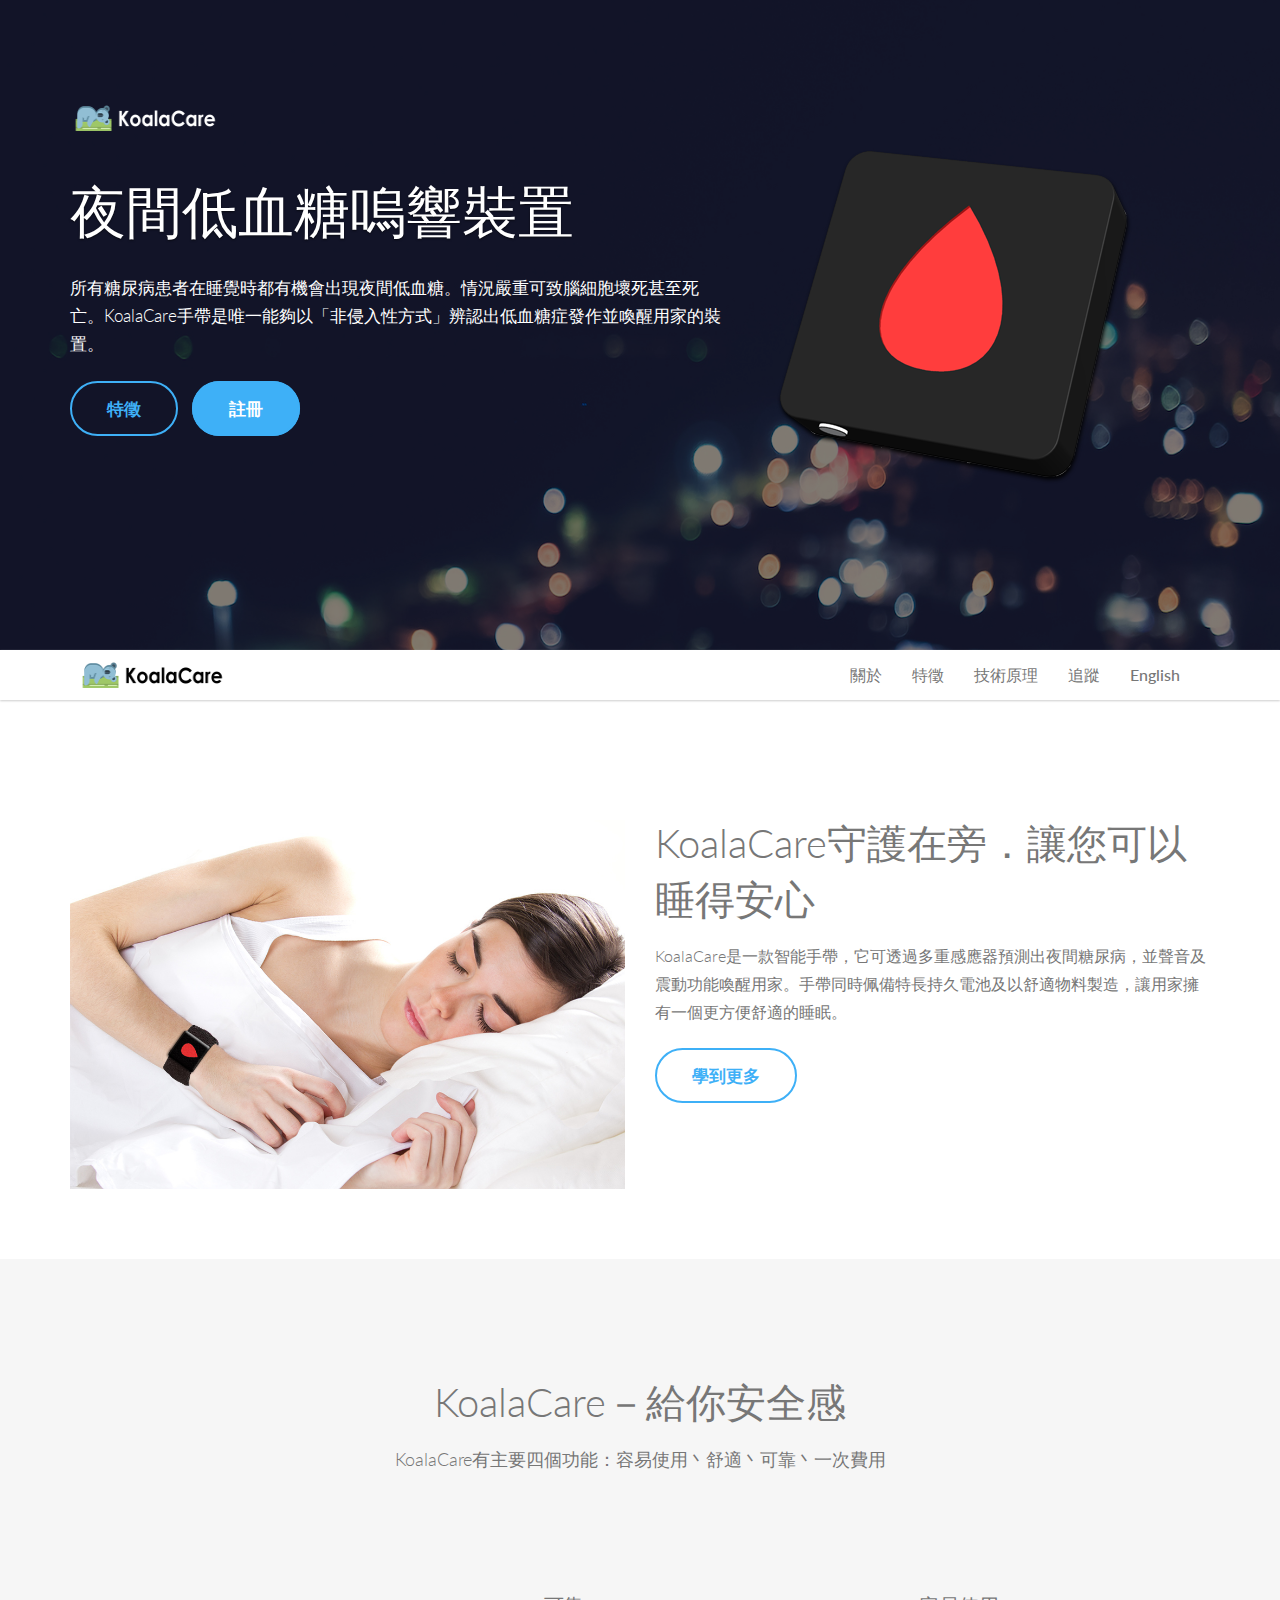
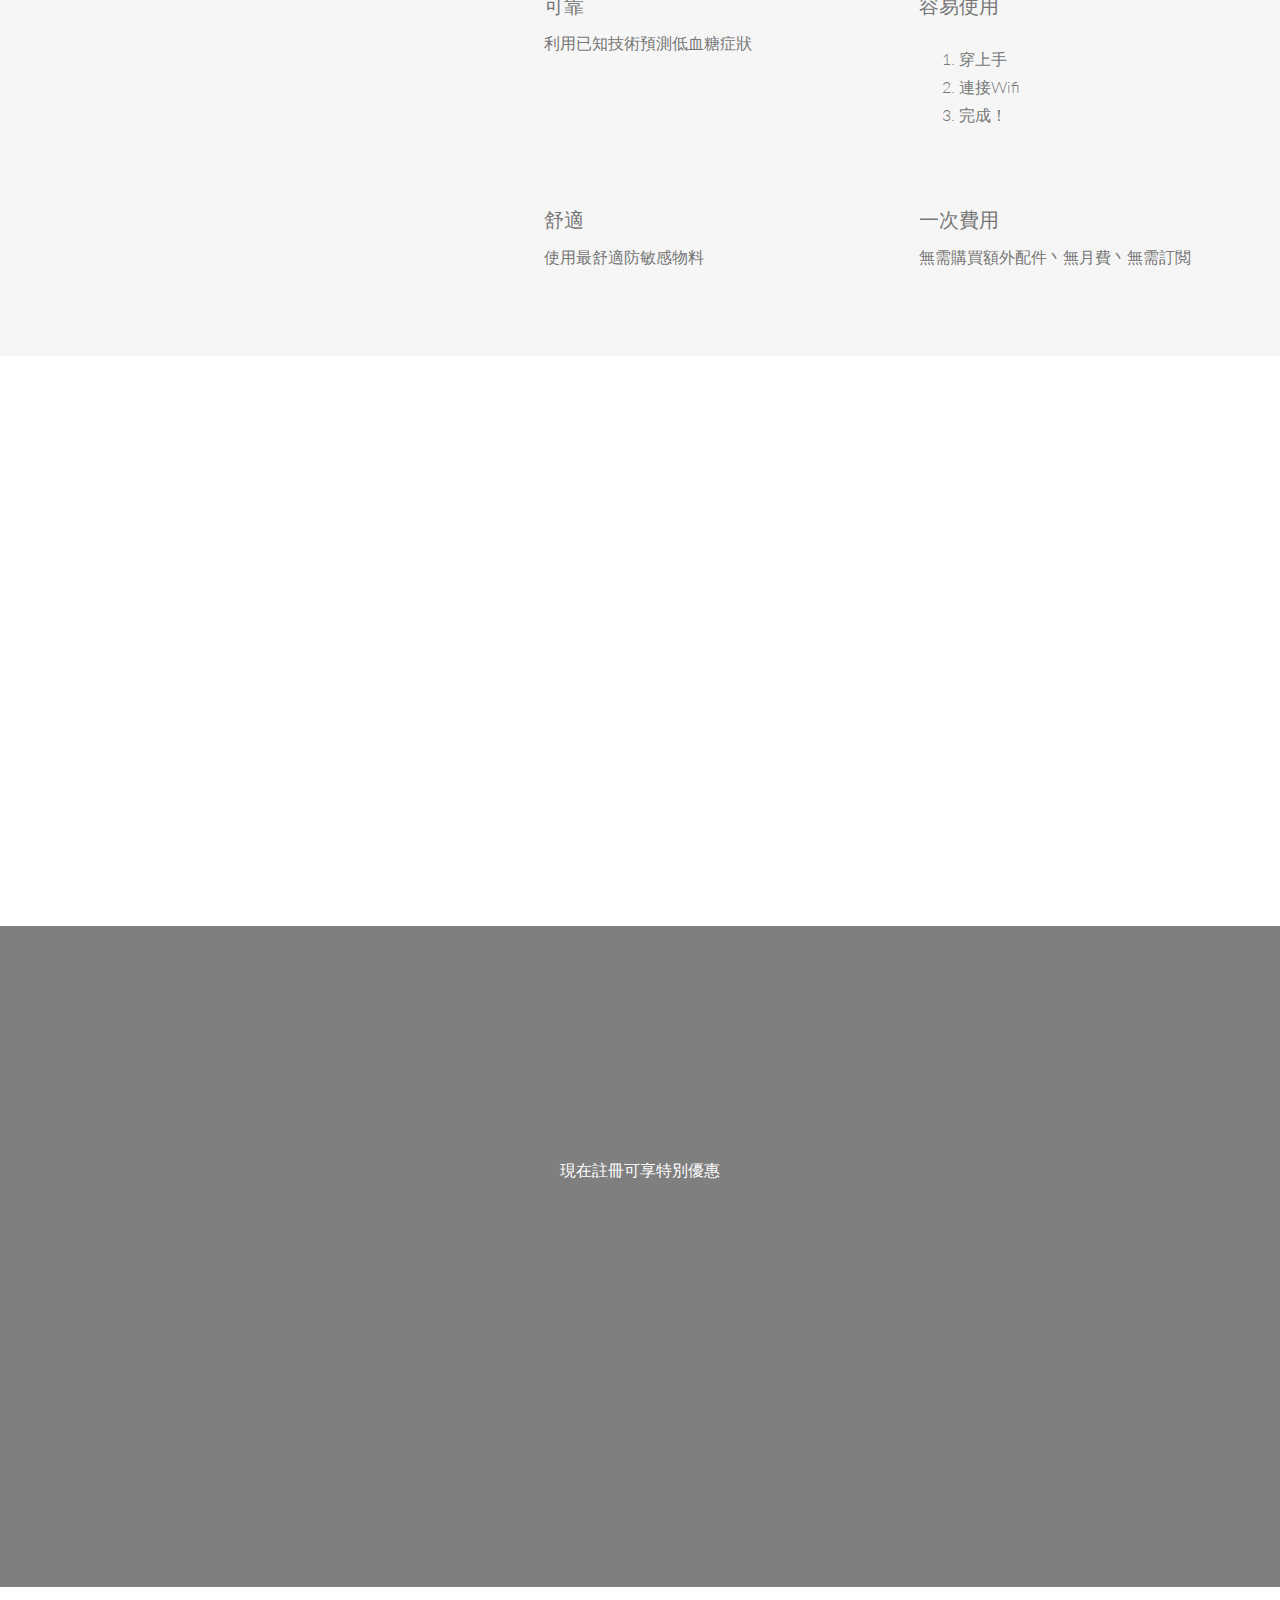
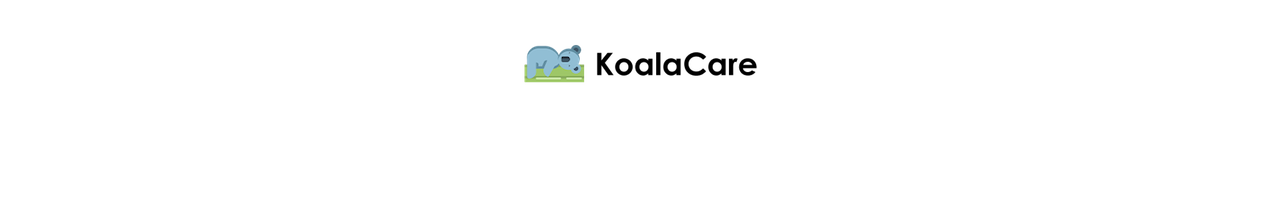
==== commit 119b05f4: "Add chinese pop-up and update chinese buttons" ====
--- a/cn.html
+++ b/cn.html
@@ -78,8 +78,8 @@
 
                             <!-- /.header button -->
                             <div class="head-btn wow fadeInLeft">
-                                <a href="#feature" class="btn-primary">特徵</a>
-                                <a href="#subscribe" class="btn-default" id="more-btn">追蹤</a>
+                                <a href="#feature" class="btn-default">特徵</a>
+                                <a href="#subscribe" class="btn-primary more-btn" >註冊</a>
                             </div>
 
                             <!-- /.phone option 
@@ -333,7 +333,7 @@
                             <i class="pe-7s-mail pe-va letter wow fadeInUp"></i>
                         </div>
                         <div class="col-md-8 col-md-offset-2 text-center">
-                            <p>如有興趣可留下電子郵件追蹤我們最新消息</p>
+                            <p>現在註冊可享特別優惠</p>
 
                             <!-- /.subscribe form -->
                             <div class="subscribe-form wow fadeInUp">
@@ -341,7 +341,7 @@
                                     <input type="hidden" name="u" value="f20eaf1b49f80464d2be01981">
                                     <input type="hidden" name="id" value="df3f71e5dd">
                                     <input class="form-control" type="email" name="MERGE0" placeholder="電子郵件" required="">
-                                    <button type="submit" class="subscribe-btn btn" id="sub-button">追蹤</button>
+                                    <button type="submit" class="subscribe-btn btn" id="sub-button">註冊</button>
                                 </form>
                                 <p style="font-weight:bolder;">**我們跟你一樣討厭垃圾郵件，所以我們答應不會亂發郵件。</p>
                             </div>   
@@ -477,9 +477,34 @@
             });
         </script>
         <script type="text/javascript">
-            $( '#more-btn' ).one("click", function() {
+            $( '.more-btn' ).one("click", function() {
                 fbq('track', 'AddToWishlist');
             });
         </script>
+
+        <!-- Exit Popup Code -->
+        <script type="text/javascript" src="js/bioep.min.js"></script>
+        <script type="text/javascript">
+          bioEp.init({
+            width: 420,
+            height: 300,
+            html: '<div id="popup-content" class="col-sm-10 col-sm-offset-1 text-center"><h3>離開前，回答我們一個簡單問題吧。</h3>你是否糖尿病患者？<br/><button class="btn-default more-btn" id="bio-btn" style="font-weight:bolder;">是</button><button class="btn-default more-btn" id="bio-btn2" style="font-weight:bolder;">否</button><br/></div>',
+            cookieExp: 0,
+            delay: 2, 
+            showOncePerSession: true,
+            onPopup: function(){
+                document.getElementById('bio-btn').addEventListener('click', function(){
+                    $('#bio-btn').removeClass('btn-default');
+                    $('#bio-btn').addClass('btn-default2');
+                    
+                });
+                document.getElementById('bio-btn2').addEventListener('click', function(){
+                    $('#bio-btn').removeClass('btn-default');
+                    $('#bio-btn').addClass('btn-default2');
+                    
+                });
+            }
+          });
+        </script>
     </body>
 </html>--- a/css/css-app.css
+++ b/css/css-app.css
@@ -110,6 +110,24 @@
 	background: transparent;
 	transition: all 0.4s;
 	color: #3eb0f7;
+	border-radius: 100px;
+}
+.btn-default2:hover, .btn-default2:focus, .btn-default2:active, .btn-default2.active, .open > .dropdown-toggle.btn-default2 {
+	border: 2px solid #00C60A;
+	background: #00C60A;
+	color: white;
+}
+.btn-default2 {
+	font-size: 17px;
+	margin: 30px 0 10px;
+	margin-right: 10px;
+	line-height: 20px;
+	padding: 15px 35px;
+	height: 50px;
+	border: 2px solid ##00C60A;
+	background: #00C60A;
+	transition: all 0.4s;
+	color: #fff;
 	border-radius: 100px;
 }
 .btn-default:hover, .btn-default:focus, .btn-default:active, .btn-default.active, .open > .dropdown-toggle.btn-default {
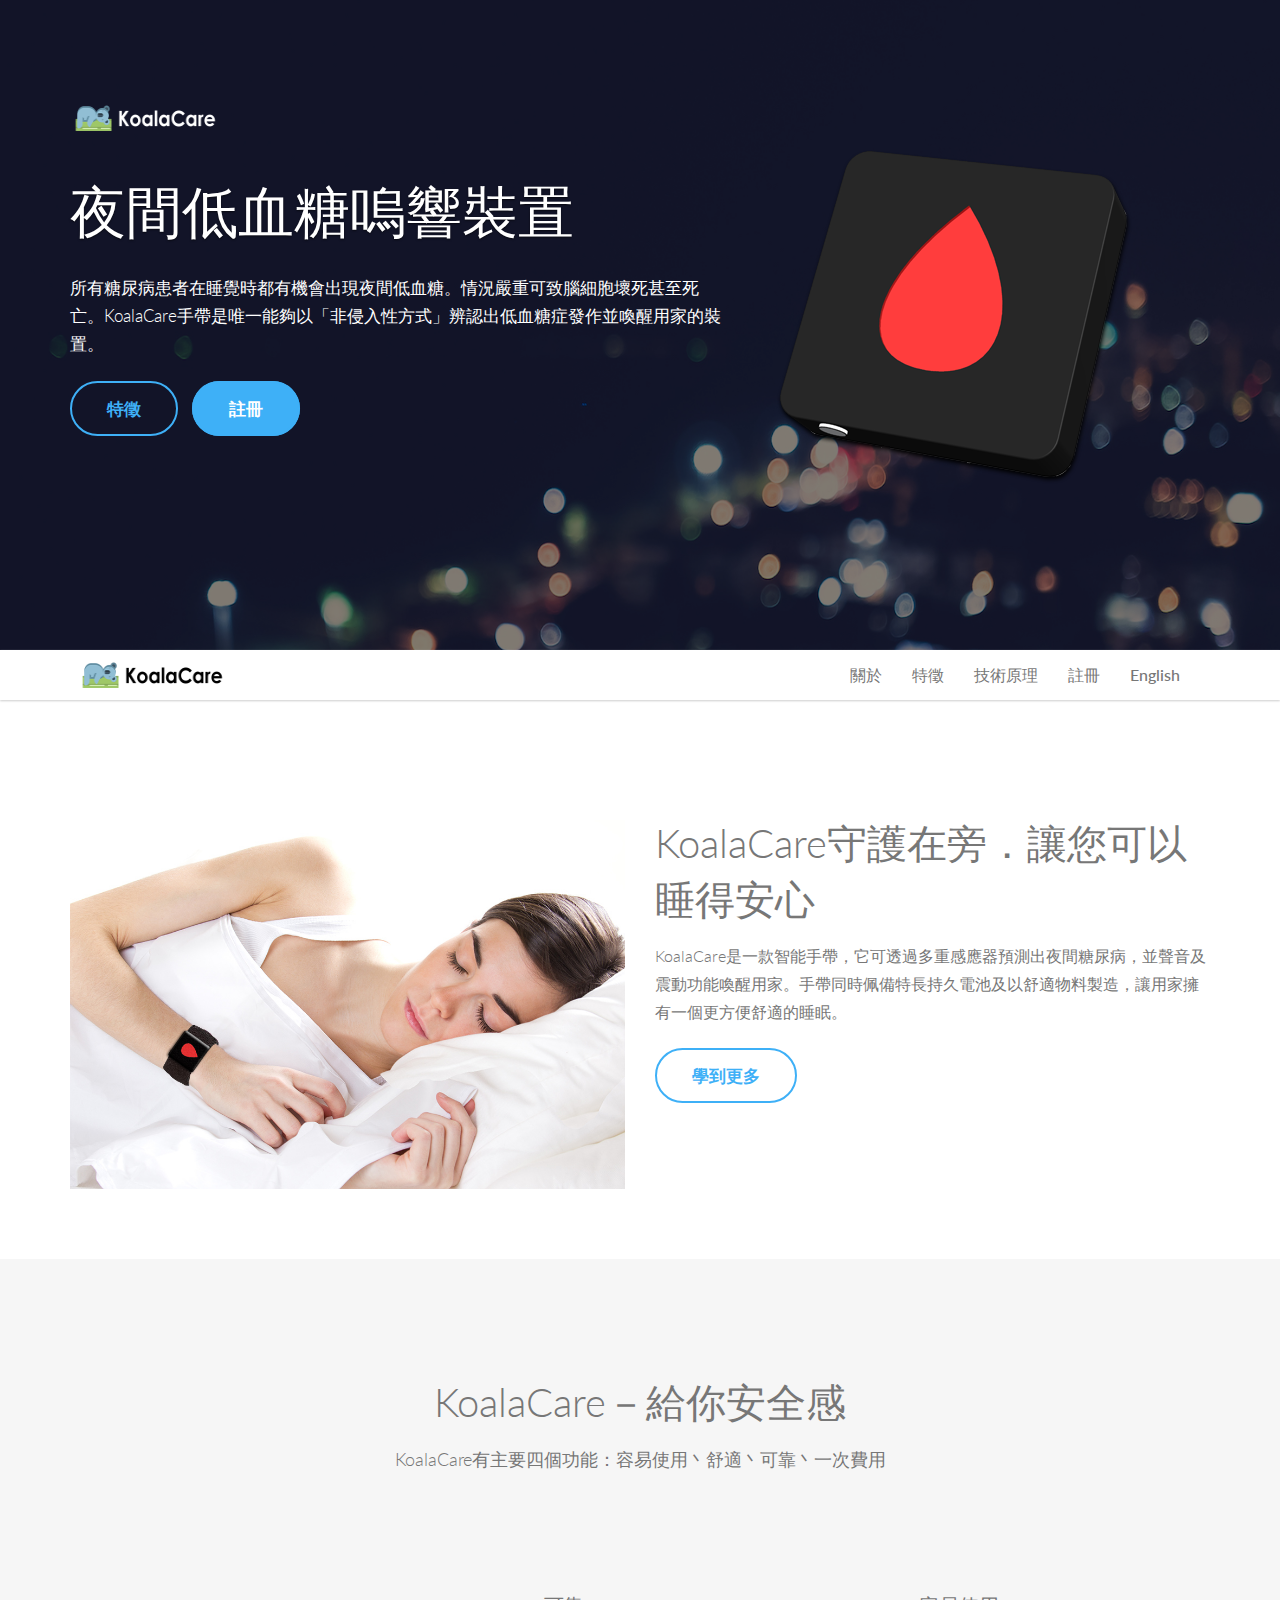
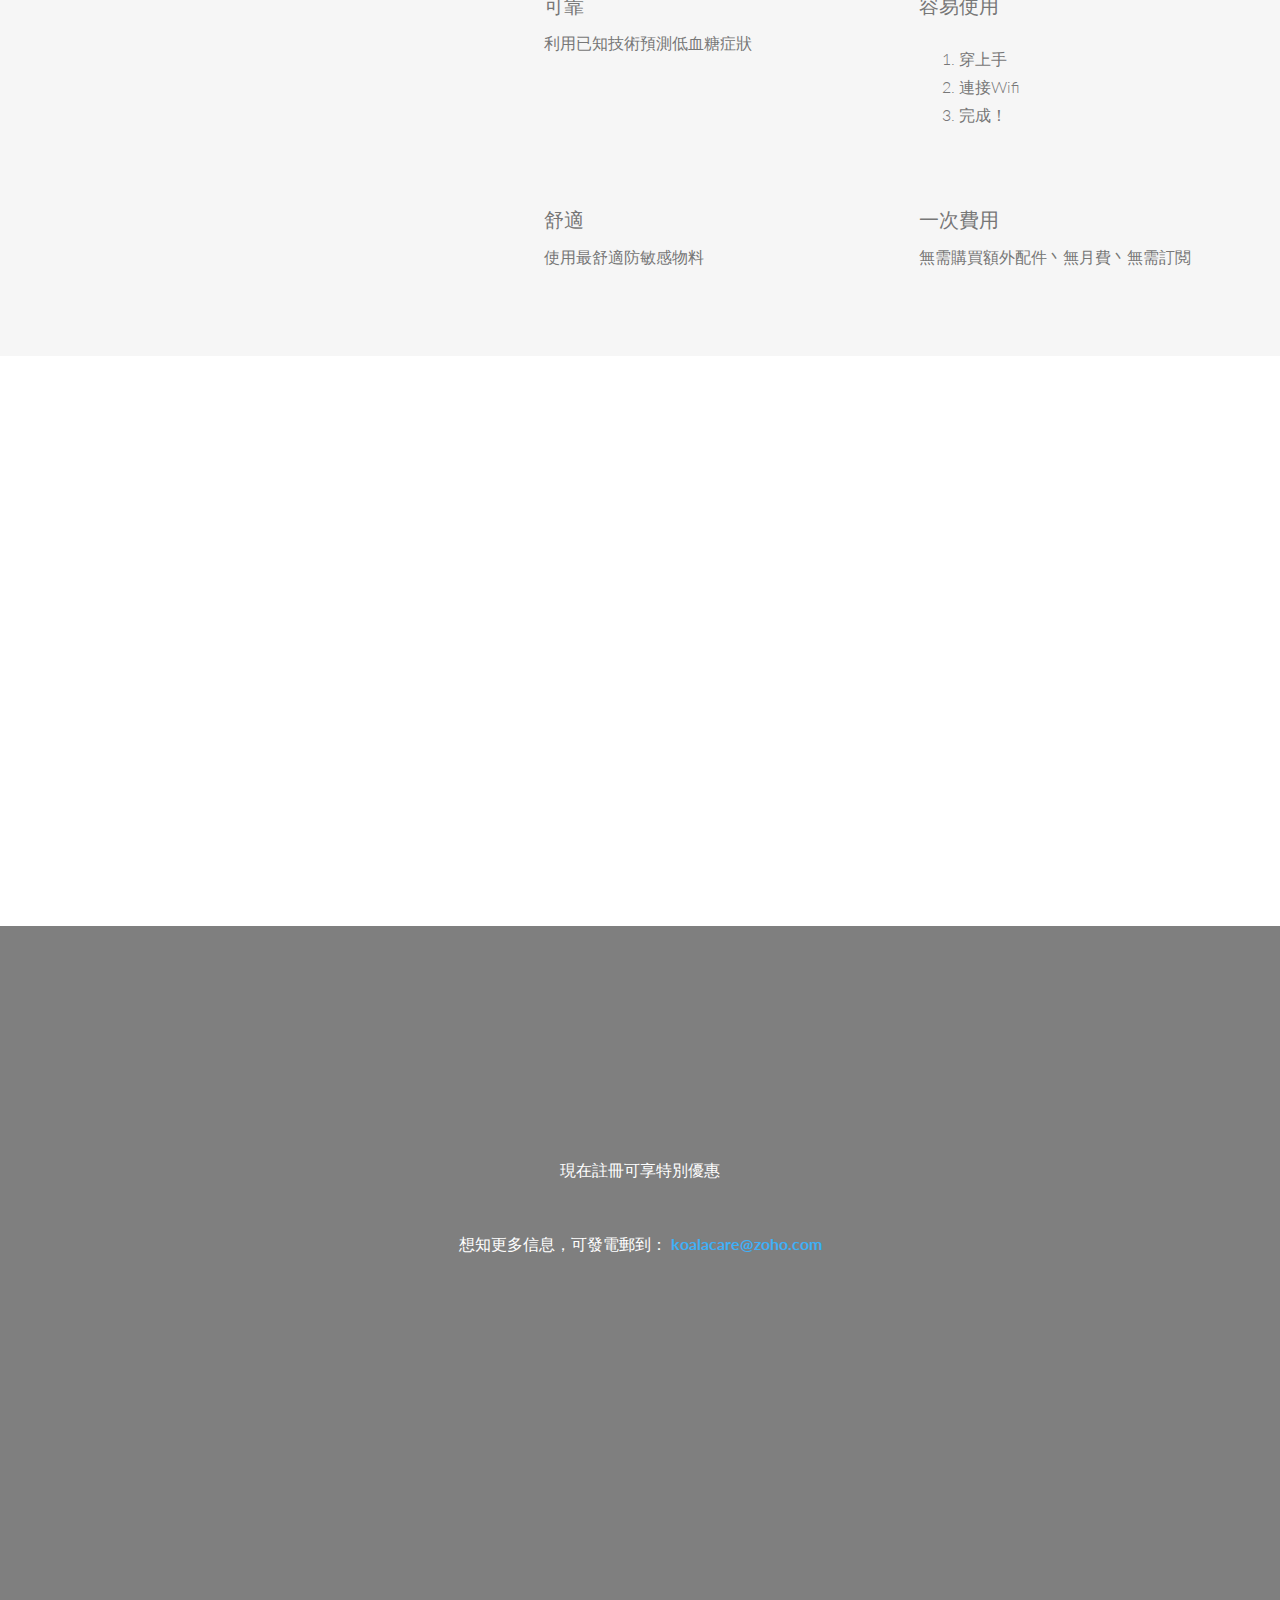
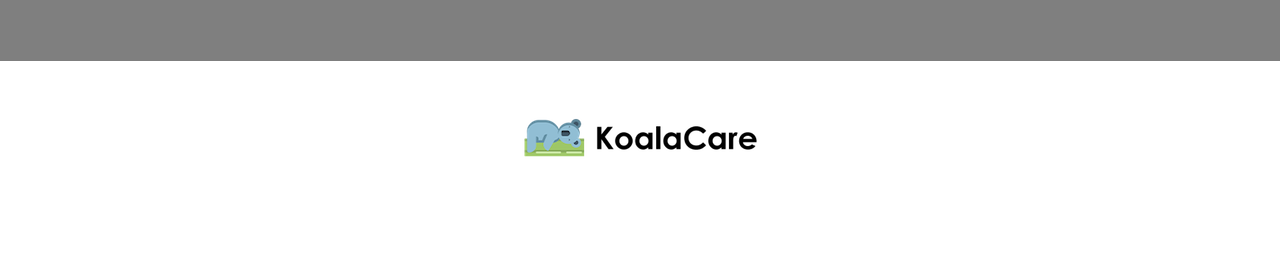
==== commit 77bcfb98: "Add bottom-bar and email for contact" ====
--- a/cn.html
+++ b/cn.html
@@ -121,7 +121,7 @@
                             <li><a href="#intro">關於</a></li>
                             <li><a href="#feature">特徵</a></li>
                             <li><a href="#feature-2">技術原理</a></li>
-                            <li><a href="#subscribe">追蹤</a></li>
+                            <li><a href="#subscribe">註冊</a></li>
                             <li><a href="index.html">English</a></li>
                         </ul>
                     </div>
@@ -334,6 +334,7 @@
                         </div>
                         <div class="col-md-8 col-md-offset-2 text-center">
                             <p>現在註冊可享特別優惠</p>
+                            <p>想知更多信息，可發電郵到： <a href="mailto:koalacare@zoho.com">koalacare@zoho.com</a></p>
 
                             <!-- /.subscribe form -->
                             <div class="subscribe-form wow fadeInUp">
@@ -431,6 +432,21 @@
                 </div>
             </div>
         </div> -->
+
+        <div class="col-sm-12 hidden-xs" id="bottom-bar" style="position:fixed; bottom:0; left: 0; background:#3eb0f7; display:none;">
+            <div class="container">
+                
+                <div class="col-sm-7 col-sm-offset-3" style="margin-top:1%; margin-bottom:1%;">
+                    <form class="news-letter mailchimp form-inline" action="https://github.us15.list-manage.com/subscribe/post" role="form" method="POST">
+                        <input type="hidden" name="u" value="f20eaf1b49f80464d2be01981">
+                        <input type="hidden" name="id" value="df3f71e5dd">
+                        <label for="email" id="em-label">現在註冊可享特別優惠 </label>
+                        <input class="form-control" type="email" name="MERGE0" placeholder="Your email..." required="">
+                        <button type="submit" class="subscribe-btn btn btn-s" id="sub-button">註冊</button>
+                    </form>
+                </div>
+            </div>
+        </div>
 
         <!-- /.footer -->
         <footer id="footer">
@@ -472,7 +488,7 @@
 
         <!-- Facebook Pixel Code -->
         <script type="text/javascript">
-            $( '#sub-button' ).one("click", function() {
+            $( '.subscribe-button' ).one("click", function() {
                 fbq('track', 'Lead');
             });
         </script>
@@ -499,8 +515,8 @@
                     
                 });
                 document.getElementById('bio-btn2').addEventListener('click', function(){
-                    $('#bio-btn').removeClass('btn-default');
-                    $('#bio-btn').addClass('btn-default2');
+                    $('#bio-btn2').removeClass('btn-default');
+                    $('#bio-btn2').addClass('btn-default2');
                     
                 });
             }
--- a/css/css-app.css
+++ b/css/css-app.css
@@ -42,6 +42,12 @@
 	-webkit-transition: all .8s ease;
 	transition: all .8s ease;
 } 
+
+#em-label{
+	color:#fff;
+	font-family: "Lato", "Serif";
+	font-size: 18px;
+}
 a:hover {
 	text-decoration: none;
 	color: #1f2222;
@@ -343,6 +349,15 @@
 .subscribe-form .btn {
 	height: 55px;
 }
+.btn-s{
+	
+}
+.btn-s:hover{
+	background-color: #000;
+	color: #fff;
+	-webkit-transition: all .8s ease;
+	transition: all .8s ease;
+}
 .subscribe-form .btn:hover {
 	background-color: #1f96e0;
 	color: #fff;
